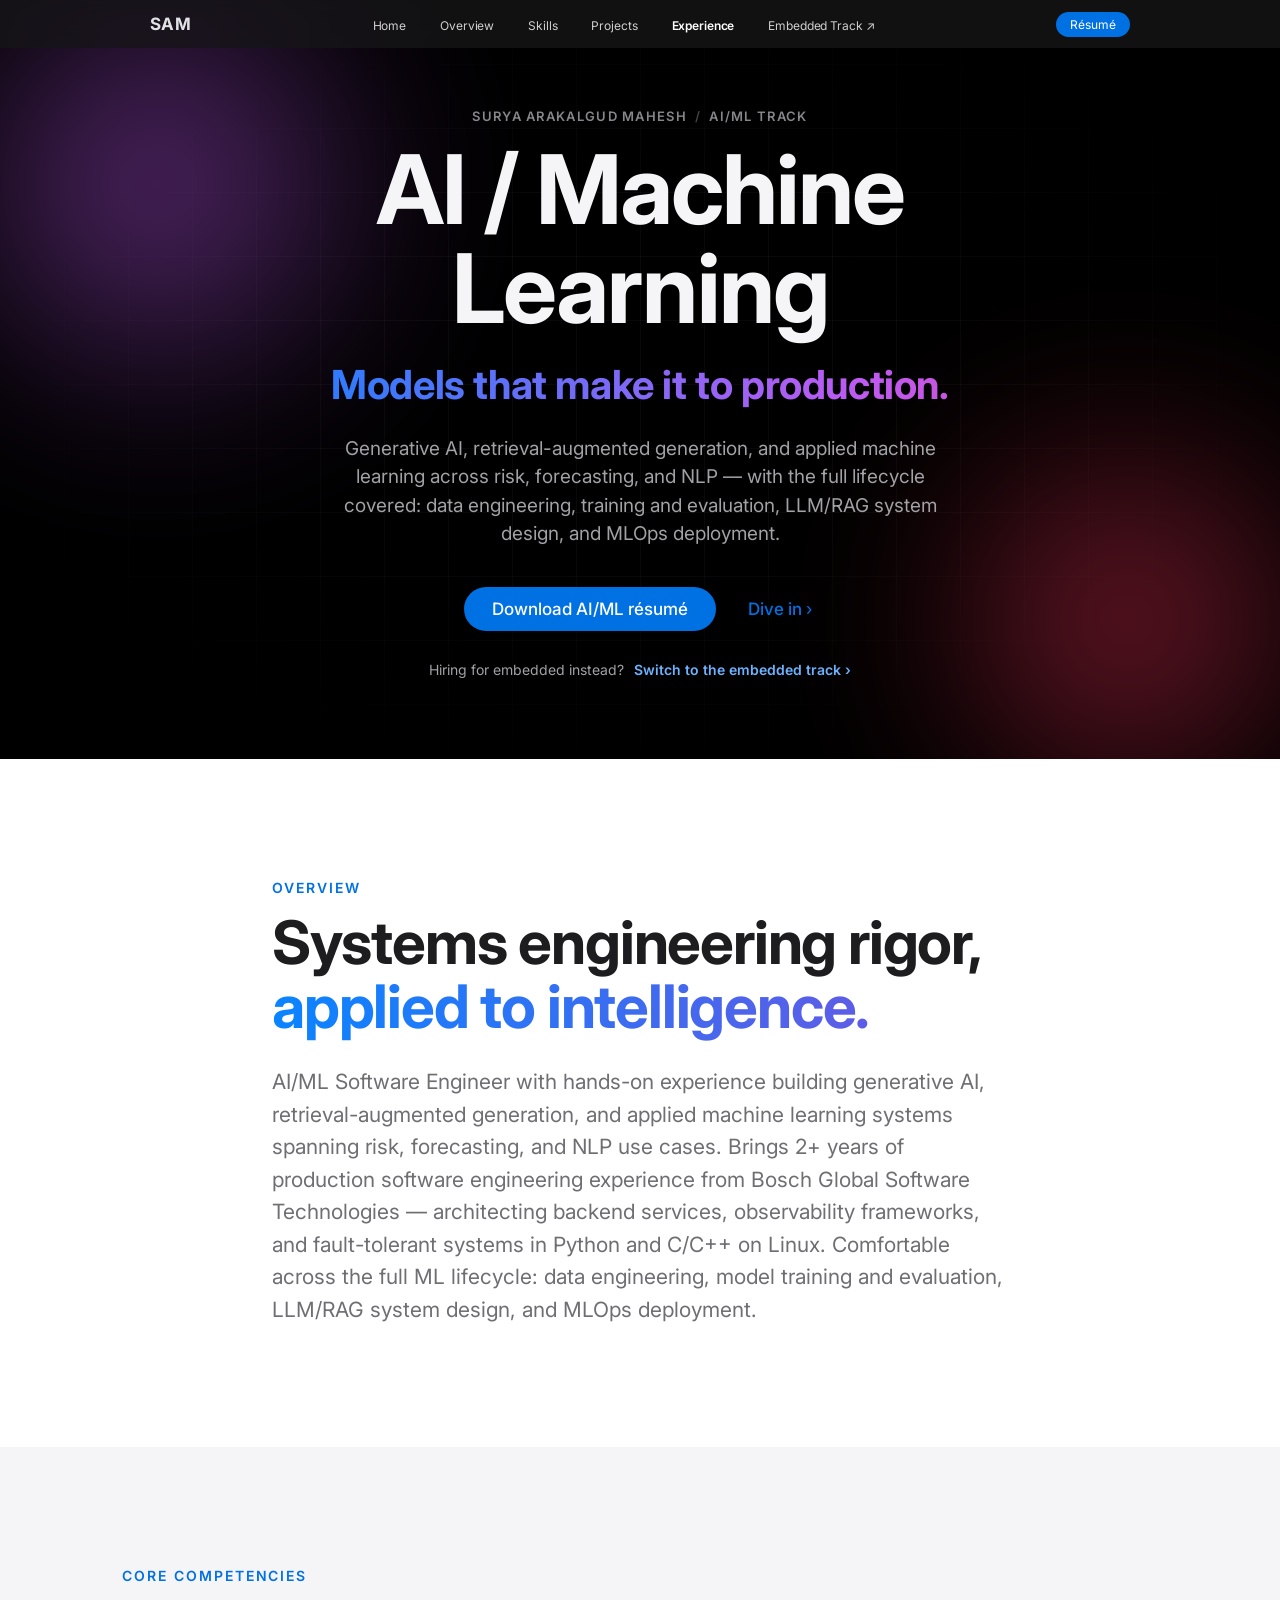
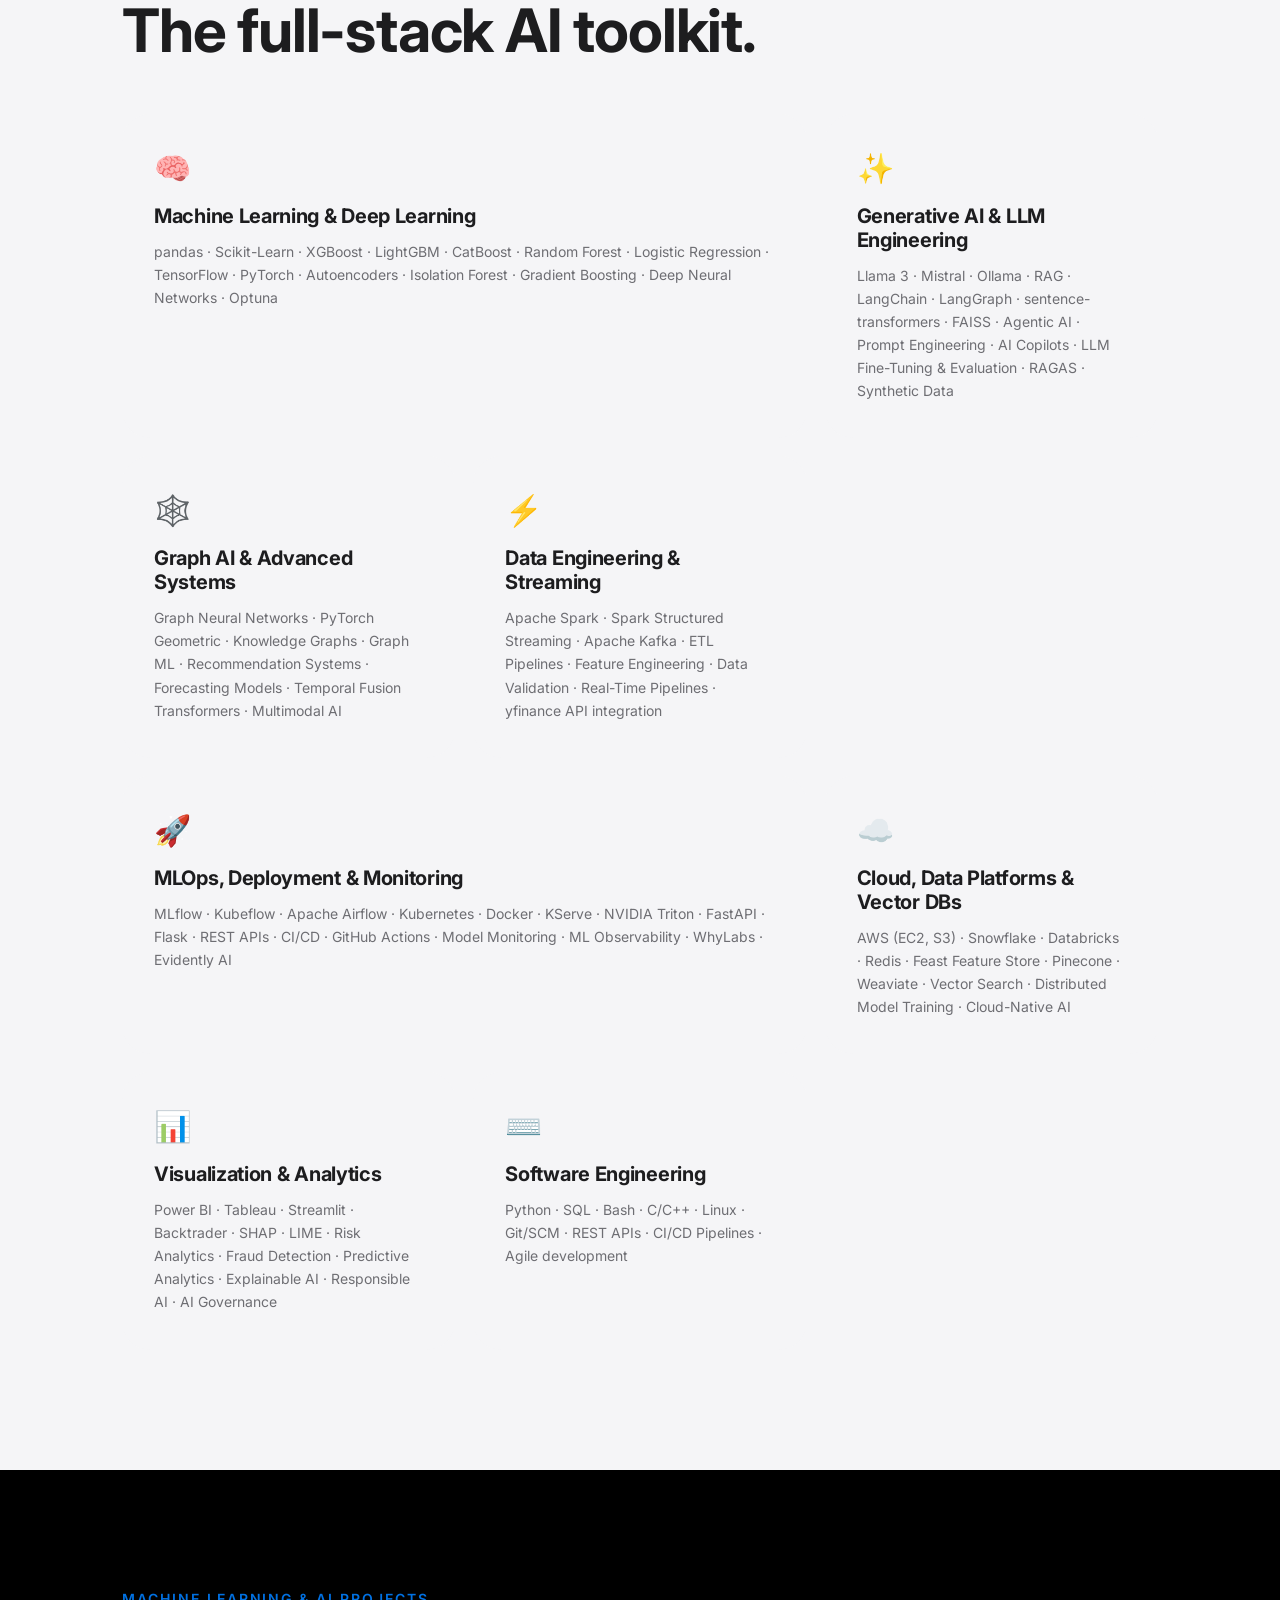
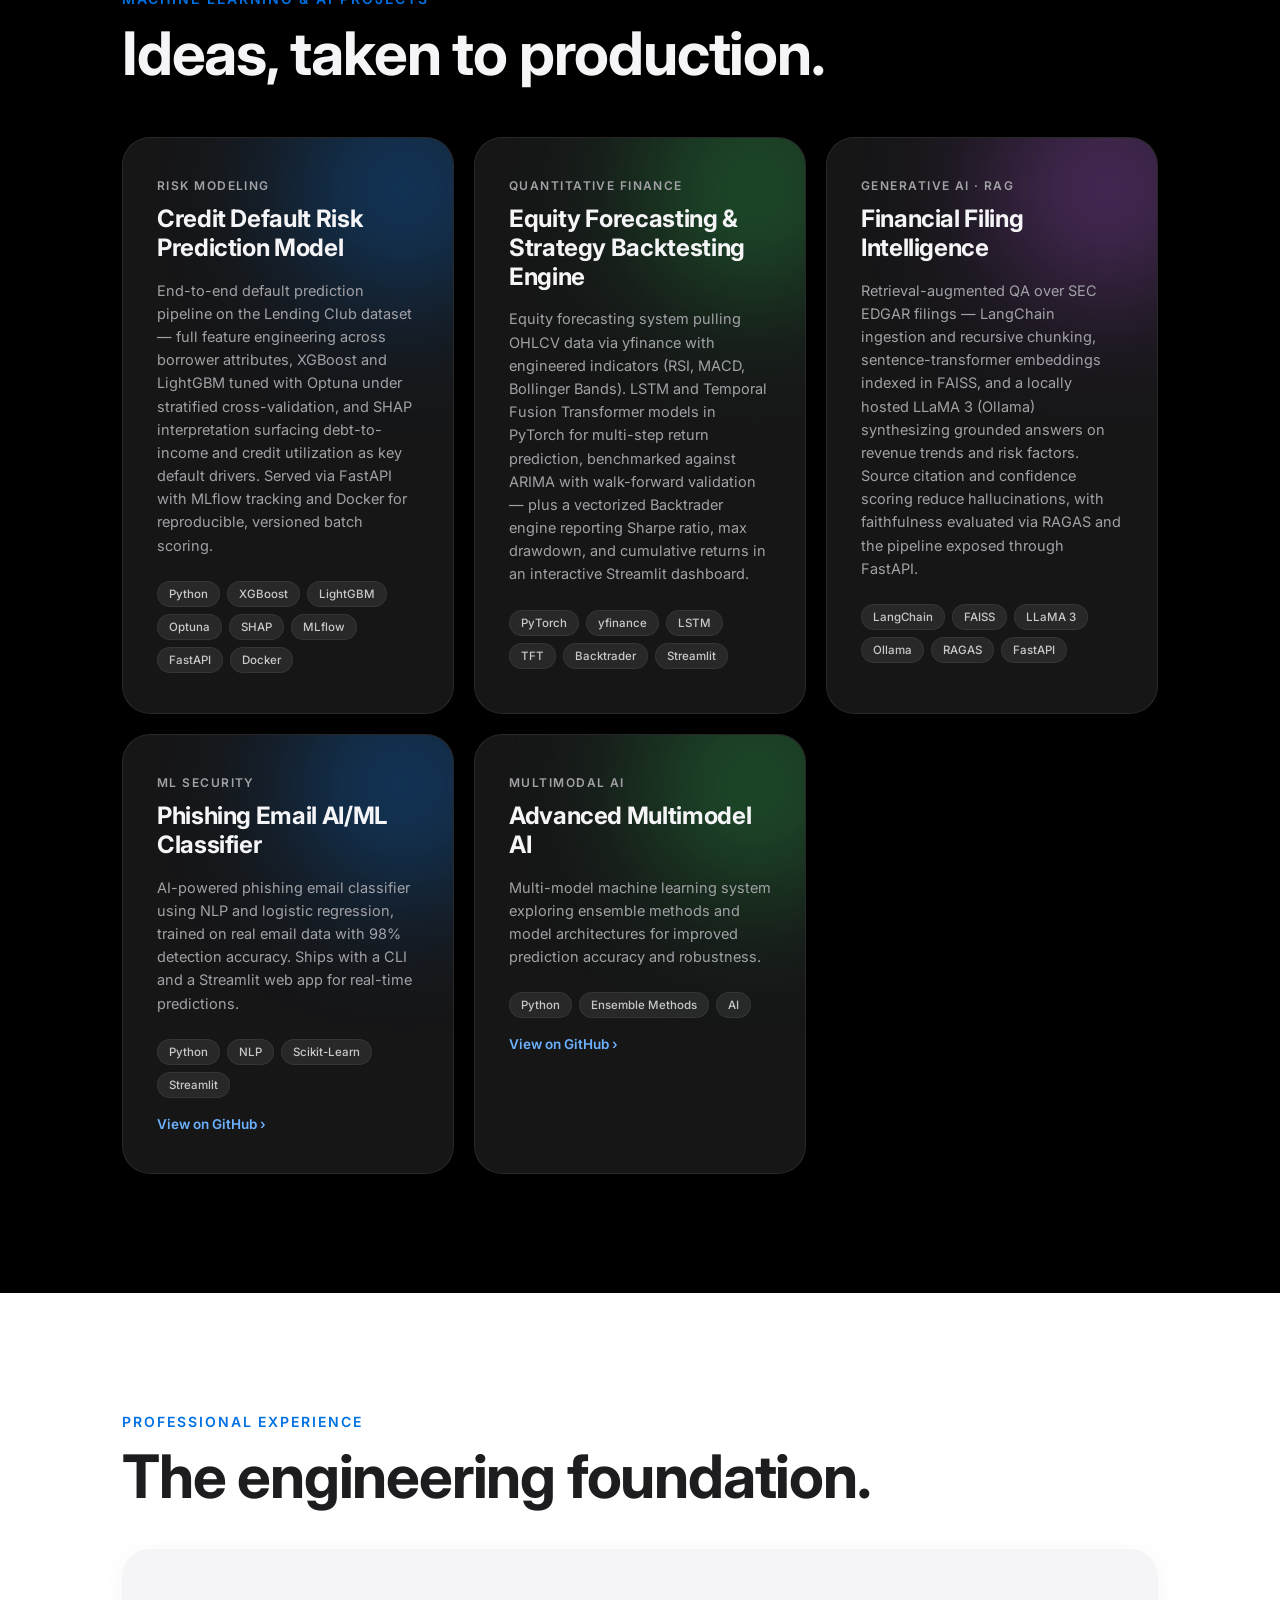
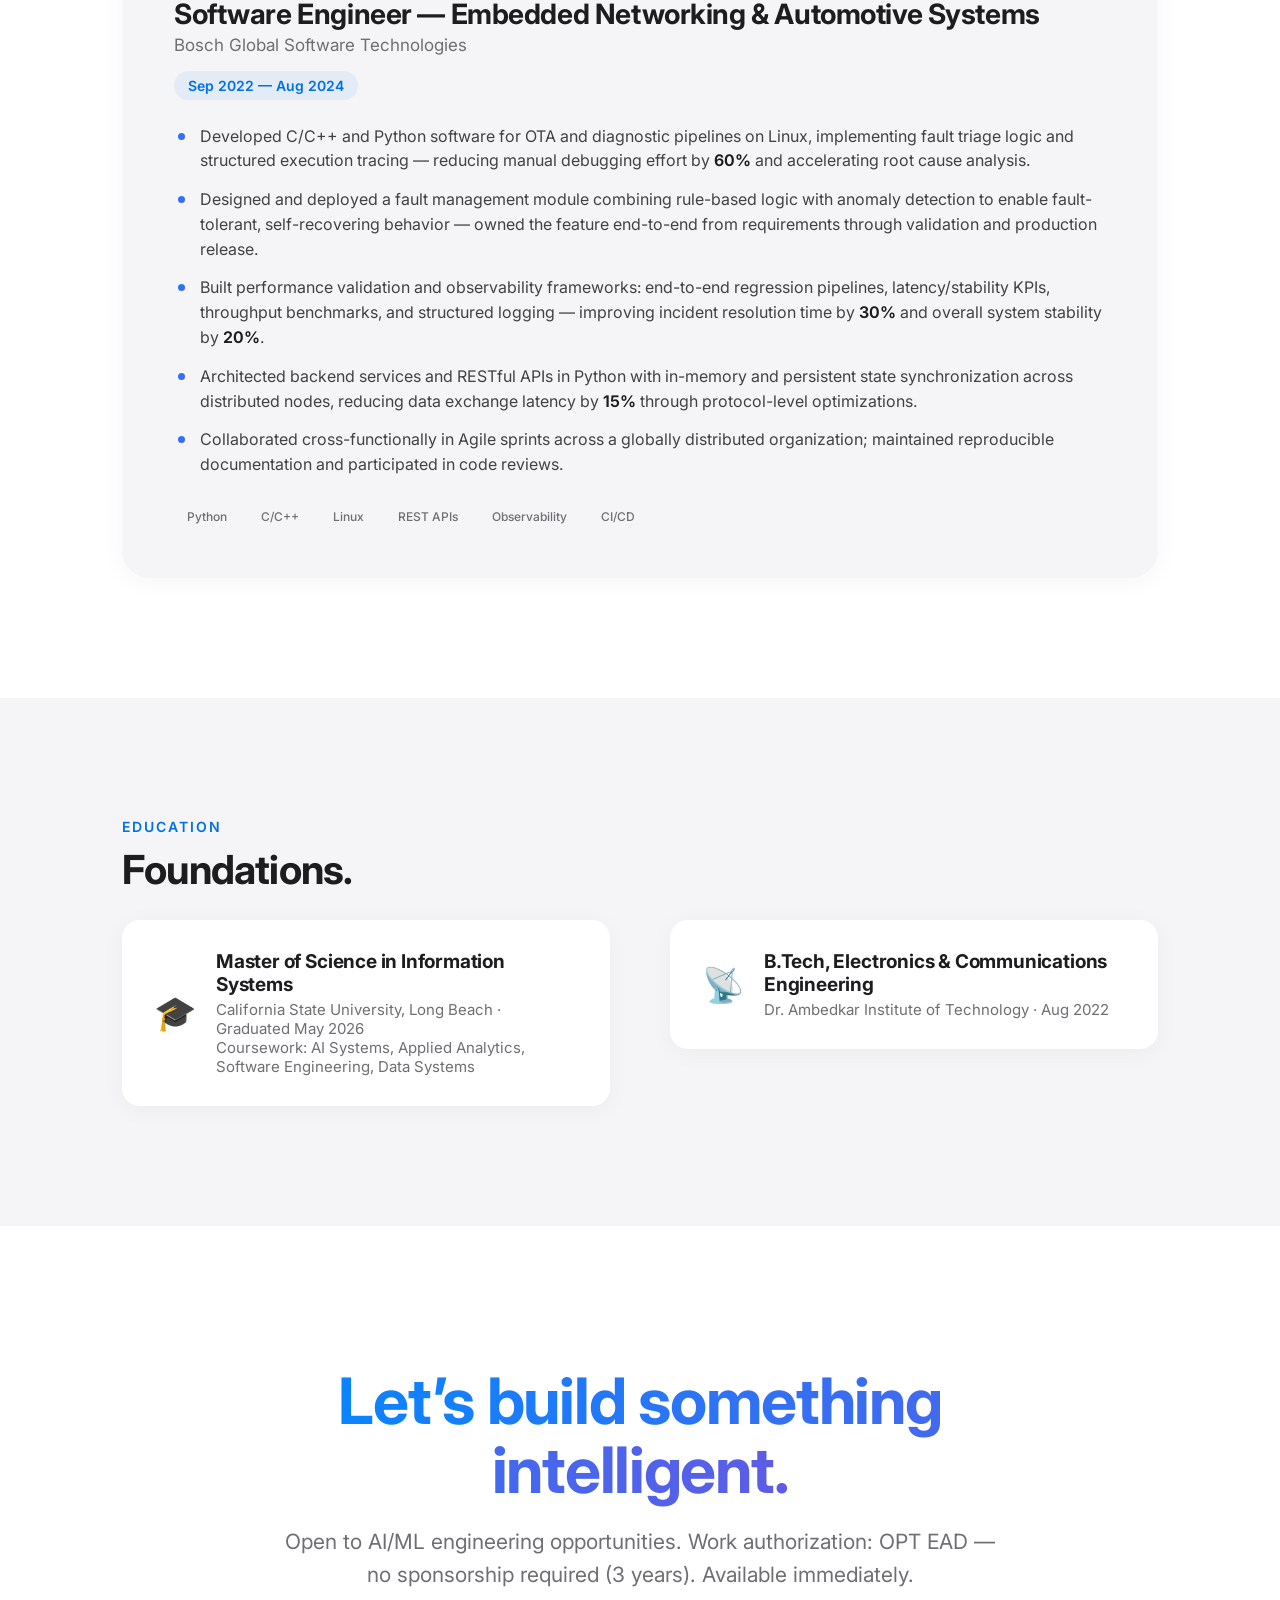
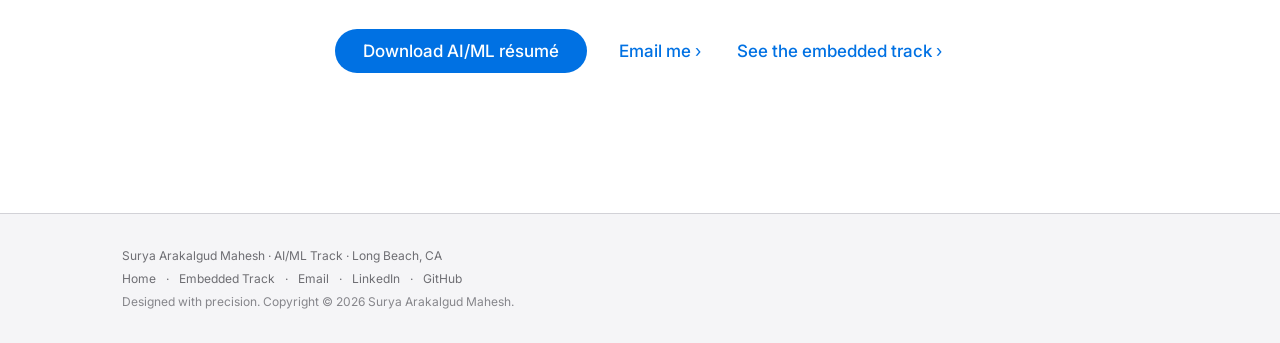
==== ai-ml.html @ 156ae6e9 "Add dual-track portfolio: embedded and AI/ML deep-dive pages Co-Authored-By: Claude Fable 5 <noreply" ====
<!DOCTYPE html>
<html lang="en">
<head>
  <meta charset="UTF-8" />
  <meta name="viewport" content="width=device-width, initial-scale=1.0" />
  <meta name="description" content="Surya Arakalgud Mahesh — AI/ML Software Engineer. LLM & Agentic AI systems, applied machine learning, and MLOps." />
  <title>AI/ML Track — Surya Arakalgud Mahesh</title>
  <link rel="preconnect" href="https://fonts.googleapis.com" />
  <link rel="preconnect" href="https://fonts.gstatic.com" crossorigin />
  <link href="https://fonts.googleapis.com/css2?family=Inter:wght@400;500;600;700;800&display=swap" rel="stylesheet" />
  <link rel="stylesheet" href="styles.css" />
  <!-- Google tag (gtag.js) -->
  <script async src="https://www.googletagmanager.com/gtag/js?id=G-FGE25TF4GP"></script>
  <script>
    window.dataLayer = window.dataLayer || [];
    function gtag(){dataLayer.push(arguments);}
    gtag('js', new Date());
    gtag('config', 'G-FGE25TF4GP');
  </script>
</head>
<body>

  <div class="scroll-progress" id="scrollProgress" aria-hidden="true"></div>

  <nav class="globalnav" id="globalnav">
    <div class="globalnav-content">
      <a href="index.html" class="globalnav-logo">SAM</a>
      <ul class="globalnav-list">
        <li><a href="index.html">Home</a></li>
        <li><a href="#overview">Overview</a></li>
        <li><a href="#skills">Skills</a></li>
        <li><a href="#projects">Projects</a></li>
        <li><a href="#experience">Experience</a></li>
        <li><a href="embedded.html">Embedded Track ↗</a></li>
      </ul>
      <a href="Surya_Resume_AIML_SoftwareEngineer.docx" download class="globalnav-cta">R&eacute;sum&eacute;</a>
      <button class="globalnav-menu" id="menuToggle" aria-label="Open menu">
        <span></span><span></span>
      </button>
    </div>
    <div class="mobile-menu" id="mobileMenu">
      <a href="index.html">Home</a>
      <a href="#overview">Overview</a>
      <a href="#skills">Skills</a>
      <a href="#projects">Projects</a>
      <a href="#experience">Experience</a>
      <a href="embedded.html">Embedded Track ↗</a>
      <a href="Surya_Resume_AIML_SoftwareEngineer.docx" download>Download r&eacute;sum&eacute;</a>
    </div>
  </nav>

  <!-- ===== Hero ===== -->
  <header class="hero hero-track" id="top">
    <div class="hero-bg" aria-hidden="true">
      <div class="orb orb-1" style="background: radial-gradient(circle, #bf5af2 0%, transparent 70%);"></div>
      <div class="orb orb-2" style="background: radial-gradient(circle, #ff375f 0%, transparent 70%);"></div>
      <div class="grid-overlay"></div>
    </div>
    <div class="hero-content">
      <p class="breadcrumb"><a href="index.html">Surya Arakalgud Mahesh</a><span class="sep">/</span>AI/ML Track</p>
      <h1 class="hero-title">AI / Machine Learning</h1>
      <p class="hero-gradient">Models that make it to production.</p>
      <p class="hero-sub">
        Generative AI, retrieval-augmented generation, and applied machine learning across risk,
        forecasting, and NLP — with the full lifecycle covered: data engineering, training and
        evaluation, LLM/RAG system design, and MLOps deployment.
      </p>
      <div class="hero-actions">
        <a href="Surya_Resume_AIML_SoftwareEngineer.docx" download class="btn btn-primary">Download AI/ML r&eacute;sum&eacute;</a>
        <a href="#overview" class="btn btn-link">Dive in <span class="chevron">›</span></a>
      </div>
      <p class="track-switch">Hiring for embedded instead? <a href="embedded.html">Switch to the embedded track ›</a></p>
    </div>
  </header>

  <!-- ===== Overview ===== -->
  <section class="section section-light" id="overview">
    <div class="container narrow">
      <p class="section-eyebrow reveal">Overview</p>
      <h2 class="section-title reveal">Systems engineering rigor,<br /><span class="text-gradient-blue">applied to intelligence.</span></h2>
      <p class="section-lede reveal">
        AI/ML Software Engineer with hands-on experience building generative AI,
        retrieval-augmented generation, and applied machine learning systems spanning risk,
        forecasting, and NLP use cases. Brings 2+ years of production software engineering
        experience from Bosch Global Software Technologies — architecting backend services,
        observability frameworks, and fault-tolerant systems in Python and C/C++ on Linux.
        Comfortable across the full ML lifecycle: data engineering, model training and
        evaluation, LLM/RAG system design, and MLOps deployment.
      </p>
    </div>
  </section>

  <!-- ===== Skills ===== -->
  <section class="section section-gray" id="skills">
    <div class="container">
      <p class="section-eyebrow reveal">Core Competencies</p>
      <h2 class="section-title reveal">The full-stack AI toolkit.</h2>
      <div class="bento">
        <div class="bento-card bento-wide reveal">
          <span class="bento-icon">🧠</span>
          <h3>Machine Learning &amp; Deep Learning</h3>
          <p>pandas · Scikit-Learn · XGBoost · LightGBM · CatBoost · Random Forest · Logistic Regression · TensorFlow · PyTorch · Autoencoders · Isolation Forest · Gradient Boosting · Deep Neural Networks · Optuna</p>
        </div>
        <div class="bento-card reveal delay-1">
          <span class="bento-icon">✨</span>
          <h3>Generative AI &amp; LLM Engineering</h3>
          <p>Llama 3 · Mistral · Ollama · RAG · LangChain · LangGraph · sentence-transformers · FAISS · Agentic AI · Prompt Engineering · AI Copilots · LLM Fine-Tuning &amp; Evaluation · RAGAS · Synthetic Data</p>
        </div>
        <div class="bento-card reveal delay-2">
          <span class="bento-icon">🕸️</span>
          <h3>Graph AI &amp; Advanced Systems</h3>
          <p>Graph Neural Networks · PyTorch Geometric · Knowledge Graphs · Graph ML · Recommendation Systems · Forecasting Models · Temporal Fusion Transformers · Multimodal AI</p>
        </div>
        <div class="bento-card reveal">
          <span class="bento-icon">⚡</span>
          <h3>Data Engineering &amp; Streaming</h3>
          <p>Apache Spark · Spark Structured Streaming · Apache Kafka · ETL Pipelines · Feature Engineering · Data Validation · Real-Time Pipelines · yfinance API integration</p>
        </div>
        <div class="bento-card bento-wide reveal delay-1">
          <span class="bento-icon">🚀</span>
          <h3>MLOps, Deployment &amp; Monitoring</h3>
          <p>MLflow · Kubeflow · Apache Airflow · Kubernetes · Docker · KServe · NVIDIA Triton · FastAPI · Flask · REST APIs · CI/CD · GitHub Actions · Model Monitoring · ML Observability · WhyLabs · Evidently AI</p>
        </div>
        <div class="bento-card reveal delay-2">
          <span class="bento-icon">☁️</span>
          <h3>Cloud, Data Platforms &amp; Vector DBs</h3>
          <p>AWS (EC2, S3) · Snowflake · Databricks · Redis · Feast Feature Store · Pinecone · Weaviate · Vector Search · Distributed Model Training · Cloud-Native AI</p>
        </div>
        <div class="bento-card reveal">
          <span class="bento-icon">📊</span>
          <h3>Visualization &amp; Analytics</h3>
          <p>Power BI · Tableau · Streamlit · Backtrader · SHAP · LIME · Risk Analytics · Fraud Detection · Predictive Analytics · Explainable AI · Responsible AI · AI Governance</p>
        </div>
        <div class="bento-card reveal delay-1">
          <span class="bento-icon">⌨️</span>
          <h3>Software Engineering</h3>
          <p>Python · SQL · Bash · C/C++ · Linux · Git/SCM · REST APIs · CI/CD Pipelines · Agile development</p>
        </div>
      </div>
    </div>
  </section>

  <!-- ===== Projects ===== -->
  <section class="section section-dark" id="projects">
    <div class="container">
      <p class="section-eyebrow reveal">Machine Learning &amp; AI Projects</p>
      <h2 class="section-title on-dark reveal">Ideas, taken to production.</h2>
      <div class="project-grid">

        <article class="project-card reveal">
          <div class="project-glow glow-blue" aria-hidden="true"></div>
          <p class="project-kicker">Risk Modeling</p>
          <h3>Credit Default Risk Prediction Model</h3>
          <p class="project-desc">
            End-to-end default prediction pipeline on the Lending Club dataset — full feature
            engineering across borrower attributes, XGBoost and LightGBM tuned with Optuna under
            stratified cross-validation, and SHAP interpretation surfacing debt-to-income and
            credit utilization as key default drivers. Served via FastAPI with MLflow tracking
            and Docker for reproducible, versioned batch scoring.
          </p>
          <div class="project-tags">
            <span>Python</span><span>XGBoost</span><span>LightGBM</span><span>Optuna</span><span>SHAP</span><span>MLflow</span><span>FastAPI</span><span>Docker</span>
          </div>
        </article>

        <article class="project-card reveal delay-1">
          <div class="project-glow glow-green" aria-hidden="true"></div>
          <p class="project-kicker">Quantitative Finance</p>
          <h3>Equity Forecasting &amp; Strategy Backtesting Engine</h3>
          <p class="project-desc">
            Equity forecasting system pulling OHLCV data via yfinance with engineered indicators
            (RSI, MACD, Bollinger Bands). LSTM and Temporal Fusion Transformer models in PyTorch
            for multi-step return prediction, benchmarked against ARIMA with walk-forward
            validation — plus a vectorized Backtrader engine reporting Sharpe ratio, max
            drawdown, and cumulative returns in an interactive Streamlit dashboard.
          </p>
          <div class="project-tags">
            <span>PyTorch</span><span>yfinance</span><span>LSTM</span><span>TFT</span><span>Backtrader</span><span>Streamlit</span>
          </div>
        </article>

        <article class="project-card reveal delay-2">
          <div class="project-glow glow-purple" aria-hidden="true"></div>
          <p class="project-kicker">Generative AI · RAG</p>
          <h3>Financial Filing Intelligence</h3>
          <p class="project-desc">
            Retrieval-augmented QA over SEC EDGAR filings — LangChain ingestion and recursive
            chunking, sentence-transformer embeddings indexed in FAISS, and a locally hosted
            LLaMA 3 (Ollama) synthesizing grounded answers on revenue trends and risk factors.
            Source citation and confidence scoring reduce hallucinations, with faithfulness
            evaluated via RAGAS and the pipeline exposed through FastAPI.
          </p>
          <div class="project-tags">
            <span>LangChain</span><span>FAISS</span><span>LLaMA 3</span><span>Ollama</span><span>RAGAS</span><span>FastAPI</span>
          </div>
        </article>

        <article class="project-card reveal">
          <div class="project-glow glow-blue" aria-hidden="true"></div>
          <p class="project-kicker">ML Security</p>
          <h3>Phishing Email AI/ML Classifier</h3>
          <p class="project-desc">
            AI-powered phishing email classifier using NLP and logistic regression, trained on
            real email data with 98% detection accuracy. Ships with a CLI and a Streamlit web
            app for real-time predictions.
          </p>
          <div class="project-tags">
            <span>Python</span><span>NLP</span><span>Scikit-Learn</span><span>Streamlit</span>
          </div>
          <a class="project-link" href="https://github.com/Arakalgudmaheshsurya/Phishing_Email-AI-ML-.git" target="_blank" rel="noopener">View on GitHub ›</a>
        </article>

        <article class="project-card reveal delay-1">
          <div class="project-glow glow-green" aria-hidden="true"></div>
          <p class="project-kicker">Multimodal AI</p>
          <h3>Advanced Multimodel AI</h3>
          <p class="project-desc">
            Multi-model machine learning system exploring ensemble methods and model
            architectures for improved prediction accuracy and robustness.
          </p>
          <div class="project-tags">
            <span>Python</span><span>Ensemble Methods</span><span>AI</span>
          </div>
          <a class="project-link" href="https://github.com/Arakalgudmaheshsurya/advanced-multimodel.git" target="_blank" rel="noopener">View on GitHub ›</a>
        </article>

      </div>
    </div>
  </section>

  <!-- ===== Experience ===== -->
  <section class="section section-light" id="experience">
    <div class="container">
      <p class="section-eyebrow reveal">Professional Experience</p>
      <h2 class="section-title reveal">The engineering foundation.</h2>

      <article class="xp-card reveal" style="background: var(--bg-gray);">
        <div class="xp-head">
          <div>
            <h3 class="xp-role">Software Engineer — Embedded Networking &amp; Automotive Systems</h3>
            <p class="xp-org">Bosch Global Software Technologies</p>
          </div>
          <span class="xp-date">Sep 2022 — Aug 2024</span>
        </div>
        <ul class="xp-list">
          <li>Developed C/C++ and Python software for OTA and diagnostic pipelines on Linux, implementing fault triage logic and structured execution tracing — reducing manual debugging effort by <strong>60%</strong> and accelerating root cause analysis.</li>
          <li>Designed and deployed a fault management module combining rule-based logic with anomaly detection to enable fault-tolerant, self-recovering behavior — owned the feature end-to-end from requirements through validation and production release.</li>
          <li>Built performance validation and observability frameworks: end-to-end regression pipelines, latency/stability KPIs, throughput benchmarks, and structured logging — improving incident resolution time by <strong>30%</strong> and overall system stability by <strong>20%</strong>.</li>
          <li>Architected backend services and RESTful APIs in Python with in-memory and persistent state synchronization across distributed nodes, reducing data exchange latency by <strong>15%</strong> through protocol-level optimizations.</li>
          <li>Collaborated cross-functionally in Agile sprints across a globally distributed organization; maintained reproducible documentation and participated in code reviews.</li>
        </ul>
        <div class="xp-tags">
          <span>Python</span><span>C/C++</span><span>Linux</span><span>REST APIs</span><span>Observability</span><span>CI/CD</span>
        </div>
      </article>
    </div>
  </section>

  <!-- ===== Education ===== -->
  <section class="section section-gray" id="education">
    <div class="container">
      <p class="section-eyebrow reveal">Education</p>
      <h2 class="section-title small reveal">Foundations.</h2>
      <div class="edu-grid">
        <div class="edu-col reveal">
          <div class="edu-card">
            <span class="edu-icon">🎓</span>
            <div>
              <h3>Master of Science in Information Systems</h3>
              <p>California State University, Long Beach · Graduated May 2026<br />Coursework: AI Systems, Applied Analytics, Software Engineering, Data Systems</p>
            </div>
          </div>
        </div>
        <div class="edu-col reveal delay-1">
          <div class="edu-card">
            <span class="edu-icon">📡</span>
            <div>
              <h3>B.Tech, Electronics &amp; Communications Engineering</h3>
              <p>Dr. Ambedkar Institute of Technology · Aug 2022</p>
            </div>
          </div>
        </div>
      </div>
    </div>
  </section>

  <!-- ===== Contact CTA ===== -->
  <section class="section section-light cta-section" id="contact">
    <div class="container narrow center">
      <h2 class="cta-title reveal"><span class="text-gradient-blue">Let&rsquo;s build something intelligent.</span></h2>
      <p class="section-lede reveal">Open to AI/ML engineering opportunities. Work authorization: OPT EAD — no sponsorship required (3 years). Available immediately.</p>
      <div class="hero-actions reveal">
        <a href="Surya_Resume_AIML_SoftwareEngineer.docx" download class="btn btn-primary">Download AI/ML r&eacute;sum&eacute;</a>
        <a href="mailto:suryaarakalgudmahesh@gmail.com" class="btn btn-link">Email me <span class="chevron">›</span></a>
        <a href="embedded.html" class="btn btn-link">See the embedded track <span class="chevron">›</span></a>
      </div>
    </div>
  </section>

  <!-- ===== Footer ===== -->
  <footer class="footer">
    <div class="container footer-content">
      <p>Surya Arakalgud Mahesh · AI/ML Track · Long Beach, CA</p>
      <div class="footer-links">
        <a href="index.html">Home</a>
        <span>·</span>
        <a href="embedded.html">Embedded Track</a>
        <span>·</span>
        <a href="mailto:suryaarakalgudmahesh@gmail.com">Email</a>
        <span>·</span>
        <a href="https://www.linkedin.com/in/surya-am/" target="_blank" rel="noopener">LinkedIn</a>
        <span>·</span>
        <a href="https://github.com/Arakalgudmaheshsurya" target="_blank" rel="noopener">GitHub</a>
      </div>
      <p class="footer-fine">Designed with precision. Copyright &copy; 2026 Surya Arakalgud Mahesh.</p>
    </div>
  </footer>

  <button class="back-to-top" id="backToTop" aria-label="Back to top">↑</button>

  <script src="script.js"></script>
</body>
</html>
---- styles.css ----
/* ============================================================
   Apple-inspired resume site — Surya Arakalgud Mahesh
   ============================================================ */

:root {
  --bg-light: #ffffff;
  --bg-gray: #f5f5f7;
  --bg-dark: #000000;
  --text-primary: #1d1d1f;
  --text-secondary: #6e6e73;
  --text-on-dark: #f5f5f7;
  --text-on-dark-sub: #a1a1a6;
  --accent: #0071e3;
  --accent-hover: #0077ed;
  --nav-height: 48px;
  --radius-lg: 28px;
  --radius-md: 18px;
  --font-stack: -apple-system, BlinkMacSystemFont, "SF Pro Display", "SF Pro Text",
    "Inter", "Helvetica Neue", Helvetica, Arial, sans-serif;
}

* { margin: 0; padding: 0; box-sizing: border-box; }

/* ============ Scroll progress bar ============ */
.scroll-progress {
  position: fixed;
  top: 0; left: 0;
  height: 3px;
  width: 0%;
  background: linear-gradient(90deg, #0a84ff, #bf5af2, #ff375f);
  z-index: 2000;
  transition: width 0.1s linear;
}

html { scroll-behavior: smooth; scroll-padding-top: calc(var(--nav-height) + 12px); }

body {
  font-family: var(--font-stack);
  color: var(--text-primary);
  background: var(--bg-light);
  -webkit-font-smoothing: antialiased;
  text-rendering: optimizeLegibility;
  overflow-x: hidden;
}

a { color: var(--accent); text-decoration: none; }
a:hover { text-decoration: underline; }

.container { max-width: 1080px; margin: 0 auto; padding: 0 22px; }
.container.narrow { max-width: 780px; }
.center { text-align: center; }

/* ============ Global Nav ============ */
.globalnav {
  position: fixed;
  top: 0; left: 0; right: 0;
  z-index: 1000;
  background: rgba(22, 22, 23, 0.8);
  -webkit-backdrop-filter: saturate(180%) blur(20px);
  backdrop-filter: saturate(180%) blur(20px);
  transition: background 0.4s ease;
}

.globalnav-content {
  max-width: 1024px;
  margin: 0 auto;
  height: var(--nav-height);
  display: flex;
  align-items: center;
  justify-content: space-between;
  padding: 0 22px;
}

.globalnav-logo {
  font-size: 17px;
  font-weight: 700;
  letter-spacing: 0.02em;
  color: #f5f5f7;
  opacity: 0.92;
}
.globalnav-logo:hover { text-decoration: none; opacity: 1; }

.globalnav-list {
  display: flex;
  list-style: none;
  gap: 34px;
}

.globalnav-list a {
  font-size: 12px;
  font-weight: 400;
  letter-spacing: -0.01em;
  color: rgba(255, 255, 255, 0.8);
  transition: color 0.25s ease;
}
.globalnav-list a:hover { color: #fff; text-decoration: none; }
.globalnav-list a.active {
  color: #fff;
  font-weight: 600;
}

.globalnav-cta {
  font-size: 12px;
  color: #fff;
  background: var(--accent);
  padding: 5px 14px;
  border-radius: 980px;
  transition: background 0.25s ease;
}
.globalnav-cta:hover { background: var(--accent-hover); text-decoration: none; }

.globalnav-menu {
  display: none;
  flex-direction: column;
  gap: 5px;
  background: none;
  border: none;
  cursor: pointer;
  padding: 8px;
}
.globalnav-menu span {
  display: block;
  width: 18px;
  height: 1.5px;
  background: #f5f5f7;
  transition: transform 0.3s ease;
}

.mobile-menu {
  display: none;
  flex-direction: column;
  padding: 12px 28px 24px;
  gap: 16px;
  background: rgba(22, 22, 23, 0.96);
}
.mobile-menu a { color: #f5f5f7; font-size: 15px; }
.mobile-menu.open { display: flex; }

/* ============ Hero ============ */
.hero {
  position: relative;
  min-height: 100vh;
  display: flex;
  align-items: center;
  justify-content: center;
  text-align: center;
  background: #000;
  overflow: hidden;
  padding: calc(var(--nav-height) + 60px) 22px 80px;
}

.hero-bg { position: absolute; inset: 0; }

.orb {
  position: absolute;
  border-radius: 50%;
  filter: blur(90px);
  opacity: 0.55;
  animation: drift 18s ease-in-out infinite alternate;
}
.orb-1 { width: 520px; height: 520px; top: -10%; left: -8%;
  background: radial-gradient(circle, #0a84ff 0%, transparent 70%); }
.orb-2 { width: 460px; height: 460px; bottom: -12%; right: -6%;
  background: radial-gradient(circle, #bf5af2 0%, transparent 70%);
  animation-delay: -6s; }
.orb-3 { width: 380px; height: 380px; top: 40%; left: 55%;
  background: radial-gradient(circle, #30d158 0%, transparent 70%);
  opacity: 0.25; animation-delay: -12s; }

@keyframes drift {
  0%   { transform: translate(0, 0) scale(1); }
  100% { transform: translate(60px, -40px) scale(1.15); }
}

.grid-overlay {
  position: absolute; inset: 0;
  background-image:
    linear-gradient(rgba(255,255,255,0.035) 1px, transparent 1px),
    linear-gradient(90deg, rgba(255,255,255,0.035) 1px, transparent 1px);
  background-size: 64px 64px;
  mask-image: radial-gradient(ellipse at center, black 30%, transparent 75%);
  -webkit-mask-image: radial-gradient(ellipse at center, black 30%, transparent 75%);
}

.hero-content { position: relative; z-index: 2; max-width: 900px; }

.hero-eyebrow {
  font-size: 17px;
  font-weight: 600;
  letter-spacing: 0.14em;
  text-transform: uppercase;
  color: #86868b;
  margin-bottom: 18px;
}

.hero-title {
  font-size: clamp(48px, 9vw, 96px);
  font-weight: 700;
  line-height: 1.03;
  letter-spacing: -0.02em;
  color: #f5f5f7;
}

.hero-gradient {
  margin-top: 22px;
  font-size: clamp(24px, 4vw, 40px);
  font-weight: 700;
  letter-spacing: -0.01em;
  background: linear-gradient(92deg, #0a84ff, #bf5af2, #ff375f, #ff9f0a, #0a84ff);
  background-size: 300% 100%;
  -webkit-background-clip: text;
  background-clip: text;
  -webkit-text-fill-color: transparent;
  color: transparent;
  animation: gradient-shift 8s ease-in-out infinite;
}

@keyframes gradient-shift {
  0%, 100% { background-position: 0% 50%; }
  50%      { background-position: 100% 50%; }
}

.hero-sub {
  margin: 26px auto 0;
  max-width: 620px;
  font-size: 19px;
  line-height: 1.5;
  color: #a1a1a6;
}

.hero-actions {
  margin-top: 38px;
  display: flex;
  align-items: center;
  justify-content: center;
  gap: 28px;
  flex-wrap: wrap;
}

.btn {
  display: inline-block;
  font-size: 17px;
  font-weight: 500;
  border-radius: 980px;
  transition: all 0.25s ease;
}
.btn-primary {
  background: var(--accent);
  color: #fff;
  padding: 12px 28px;
}
.btn-primary:hover {
  background: var(--accent-hover);
  text-decoration: none;
  transform: scale(1.03);
}
.btn-link { color: var(--accent); padding: 12px 4px; }
.btn-link:hover { text-decoration: underline; }
.chevron { font-weight: 400; }

.hero-scroll-hint {
  position: absolute;
  bottom: 28px; left: 50%;
  transform: translateX(-50%);
  width: 26px; height: 42px;
  border: 1.5px solid rgba(255,255,255,0.3);
  border-radius: 14px;
  z-index: 2;
}
.scroll-dot {
  width: 4px; height: 8px;
  background: rgba(255,255,255,0.6);
  border-radius: 2px;
  margin: 7px auto 0;
  animation: scrollhint 2s ease-in-out infinite;
}
@keyframes scrollhint {
  0%, 100% { transform: translateY(0); opacity: 1; }
  60%      { transform: translateY(12px); opacity: 0.2; }
}

/* ============ Sections ============ */
.section { padding: 120px 0; }
.section-light { background: var(--bg-light); }
.section-gray  { background: var(--bg-gray); }
.section-dark  { background: var(--bg-dark); }

.section-eyebrow {
  font-size: 14px;
  font-weight: 600;
  letter-spacing: 0.14em;
  text-transform: uppercase;
  color: var(--accent);
  margin-bottom: 14px;
}

.section-title {
  font-size: clamp(36px, 5.5vw, 60px);
  font-weight: 700;
  letter-spacing: -0.02em;
  line-height: 1.07;
  margin-bottom: 28px;
}
.section-title.small { font-size: clamp(28px, 4vw, 40px); }
.section-title.on-dark { color: var(--text-on-dark); }

.section-lede {
  font-size: 21px;
  line-height: 1.55;
  color: var(--text-secondary);
  font-weight: 400;
}

.text-gradient-blue {
  background: linear-gradient(92deg, #0a84ff, #5e5ce6);
  -webkit-background-clip: text;
  background-clip: text;
  -webkit-text-fill-color: transparent;
  color: transparent;
}
.text-gradient-warm {
  background: linear-gradient(92deg, #ff9f0a, #ff375f);
  -webkit-background-clip: text;
  background-clip: text;
  -webkit-text-fill-color: transparent;
  color: transparent;
}

/* ============ Stats ============ */
.stats-grid {
  margin-top: 60px;
  display: grid;
  grid-template-columns: repeat(4, 1fr);
  gap: 40px;
}

.stat { text-align: center; }

.stat-value {
  display: block;
  font-size: clamp(48px, 6vw, 72px);
  font-weight: 700;
  letter-spacing: -0.02em;
  line-height: 1;
}

.stat-label {
  display: block;
  margin-top: 14px;
  font-size: 15px;
  line-height: 1.45;
  color: var(--text-on-dark-sub);
  max-width: 200px;
  margin-left: auto;
  margin-right: auto;
}

/* ============ Experience ============ */
.xp-card {
  background: #fff;
  border-radius: var(--radius-lg);
  padding: 48px 52px;
  margin-top: 40px;
  box-shadow: 0 4px 24px rgba(0, 0, 0, 0.04);
  transition: transform 0.35s ease, box-shadow 0.35s ease;
}
.xp-card:hover {
  transform: translateY(-4px);
  box-shadow: 0 16px 44px rgba(0, 0, 0, 0.09);
}

.xp-head {
  display: flex;
  justify-content: space-between;
  align-items: baseline;
  gap: 16px;
  flex-wrap: wrap;
  margin-bottom: 24px;
}

.xp-role { font-size: 28px; font-weight: 700; letter-spacing: -0.015em; }
.xp-org  { font-size: 17px; color: var(--text-secondary); margin-top: 4px; }
.xp-date {
  font-size: 14px;
  font-weight: 600;
  color: var(--accent);
  background: rgba(0, 113, 227, 0.08);
  padding: 6px 14px;
  border-radius: 980px;
  white-space: nowrap;
}

.xp-list { list-style: none; }
.xp-list li {
  position: relative;
  padding-left: 26px;
  margin-bottom: 14px;
  font-size: 16px;
  line-height: 1.55;
  color: #424245;
}
.xp-list li::before {
  content: "";
  position: absolute;
  left: 4px; top: 9px;
  width: 7px; height: 7px;
  border-radius: 50%;
  background: linear-gradient(135deg, #0a84ff, #5e5ce6);
}
.xp-list strong { color: var(--text-primary); font-weight: 650; }

.xp-tags {
  margin-top: 26px;
  display: flex;
  flex-wrap: wrap;
  gap: 8px;
}
.xp-tags span {
  font-size: 12px;
  font-weight: 500;
  color: var(--text-secondary);
  background: var(--bg-gray);
  padding: 6px 13px;
  border-radius: 980px;
}

/* ============ Bento (skills) ============ */
.bento {
  margin-top: 52px;
  display: grid;
  grid-template-columns: repeat(3, 1fr);
  gap: 18px;
}

.bento-card {
  background: var(--bg-gray);
  border-radius: var(--radius-lg);
  padding: 36px 32px;
  transition: transform 0.35s ease, box-shadow 0.35s ease, background 0.35s ease;
}
.bento-card:hover {
  transform: translateY(-5px) scale(1.01);
  background: #fff;
  box-shadow: 0 18px 48px rgba(0, 0, 0, 0.10);
}
.bento-wide { grid-column: span 2; }

.bento-icon { font-size: 30px; display: block; margin-bottom: 18px; }

.bento-card h3 {
  font-size: 20px;
  font-weight: 700;
  letter-spacing: -0.015em;
  margin-bottom: 12px;
}

.bento-card p {
  font-size: 14px;
  line-height: 1.65;
  color: var(--text-secondary);
}

/* ============ Projects ============ */
.project-grid {
  margin-top: 52px;
  display: grid;
  grid-template-columns: repeat(3, 1fr);
  gap: 20px;
}

.project-card {
  position: relative;
  background: #161617;
  border: 1px solid rgba(255, 255, 255, 0.08);
  border-radius: var(--radius-lg);
  padding: 40px 34px;
  overflow: hidden;
  transition: transform 0.35s ease, border-color 0.35s ease;
}
.project-card:hover {
  transform: translateY(-6px);
  border-color: rgba(255, 255, 255, 0.2);
}

.project-glow {
  position: absolute;
  top: -60px; right: -60px;
  width: 220px; height: 220px;
  border-radius: 50%;
  filter: blur(70px);
  opacity: 0.35;
  transition: opacity 0.35s ease;
}
.project-card:hover .project-glow { opacity: 0.6; }
.glow-blue   { background: #0a84ff; }
.glow-green  { background: #30d158; }
.glow-purple { background: #bf5af2; }

.project-kicker {
  position: relative;
  font-size: 12px;
  font-weight: 600;
  letter-spacing: 0.12em;
  text-transform: uppercase;
  color: var(--text-on-dark-sub);
  margin-bottom: 12px;
}

.project-card h3 {
  position: relative;
  font-size: 24px;
  font-weight: 700;
  letter-spacing: -0.015em;
  color: var(--text-on-dark);
  margin-bottom: 16px;
  line-height: 1.2;
}

.project-desc {
  position: relative;
  font-size: 14.5px;
  line-height: 1.6;
  color: var(--text-on-dark-sub);
}

.project-tags {
  position: relative;
  margin-top: 24px;
  display: flex;
  flex-wrap: wrap;
  gap: 7px;
}
.project-tags span {
  font-size: 11.5px;
  font-weight: 500;
  color: rgba(255, 255, 255, 0.75);
  background: rgba(255, 255, 255, 0.08);
  border: 1px solid rgba(255, 255, 255, 0.06);
  padding: 5px 11px;
  border-radius: 980px;
}

/* ============ Publications ============ */
.pub-grid {
  margin-top: 52px;
  display: grid;
  grid-template-columns: repeat(2, 1fr);
  gap: 20px;
}

.pub-card {
  position: relative;
  background: var(--bg-gray);
  border: 1px solid transparent;
  border-radius: var(--radius-lg);
  padding: 34px 32px;
  overflow: hidden;
  transition: transform 0.35s ease, box-shadow 0.35s ease, background 0.35s ease,
              border-color 0.35s ease;
}
.pub-card:hover {
  transform: translateY(-5px);
  background: #fff;
  border-color: rgba(0, 113, 227, 0.25);
  box-shadow: 0 18px 48px rgba(0, 0, 0, 0.10);
}

.pub-top {
  display: flex;
  justify-content: space-between;
  align-items: center;
  margin-bottom: 18px;
}

.pub-badge {
  font-size: 11px;
  font-weight: 700;
  letter-spacing: 0.08em;
  color: #fff;
  background: linear-gradient(135deg, #0a84ff, #5e5ce6);
  padding: 6px 12px;
  border-radius: 8px;
}

.pub-date {
  font-size: 13px;
  font-weight: 600;
  color: var(--text-secondary);
}

.pub-card h3 {
  font-size: 21px;
  font-weight: 700;
  letter-spacing: -0.015em;
  line-height: 1.25;
  margin-bottom: 12px;
}

.pub-meta {
  font-size: 13.5px;
  color: var(--text-secondary);
}

/* ============ Cursor spotlight on cards ============ */
.spotlight::after,
.bento-card::after,
.project-card::after {
  content: "";
  position: absolute;
  inset: 0;
  border-radius: inherit;
  background: radial-gradient(
    420px circle at var(--mx, 50%) var(--my, 50%),
    rgba(10, 132, 255, 0.10),
    transparent 65%
  );
  opacity: 0;
  transition: opacity 0.35s ease;
  pointer-events: none;
}
.project-card::after {
  background: radial-gradient(
    420px circle at var(--mx, 50%) var(--my, 50%),
    rgba(255, 255, 255, 0.08),
    transparent 65%
  );
}
.spotlight:hover::after,
.bento-card:hover::after,
.project-card:hover::after { opacity: 1; }

.bento-card, .pub-card { position: relative; }
.bento-card > *, .pub-card > * { position: relative; z-index: 1; }

/* 3D tilt (applied by JS) */
.project-card { transform-style: preserve-3d; will-change: transform; }

/* ============ Education / Certs ============ */
.edu-grid {
  display: grid;
  grid-template-columns: 1fr 1fr;
  gap: 60px;
}

.edu-card {
  display: flex;
  align-items: center;
  gap: 20px;
  background: #fff;
  border-radius: var(--radius-md);
  padding: 30px 32px;
  box-shadow: 0 4px 24px rgba(0, 0, 0, 0.04);
}
.edu-icon { font-size: 34px; }
.edu-card h3 { font-size: 19px; font-weight: 700; letter-spacing: -0.01em; }
.edu-card p { font-size: 15px; color: var(--text-secondary); margin-top: 4px; }

.cert-list { list-style: none; }
.cert-list li {
  display: flex;
  align-items: center;
  gap: 14px;
  background: #fff;
  border-radius: var(--radius-md);
  padding: 16px 22px;
  margin-bottom: 12px;
  font-size: 16px;
  box-shadow: 0 4px 24px rgba(0, 0, 0, 0.04);
  transition: transform 0.3s ease, box-shadow 0.3s ease;
}
.cert-list li:hover {
  transform: translateX(6px);
  box-shadow: 0 10px 32px rgba(0, 0, 0, 0.08);
}
.cert-list strong { display: block; font-weight: 600; font-size: 15.5px; letter-spacing: -0.01em; }
.cert-list small { display: block; margin-top: 3px; font-size: 12.5px; color: var(--text-secondary); }
.cert-badge {
  flex-shrink: 0;
  font-size: 11px;
  font-weight: 700;
  letter-spacing: 0.06em;
  color: #fff;
  background: linear-gradient(135deg, #1d1d1f, #48484a);
  padding: 6px 11px;
  border-radius: 8px;
}

/* ============ CTA / Footer ============ */
.cta-section { padding: 140px 0; }
.cta-title {
  font-size: clamp(38px, 6vw, 64px);
  font-weight: 700;
  letter-spacing: -0.02em;
  line-height: 1.08;
  margin-bottom: 22px;
}

.footer {
  background: var(--bg-gray);
  border-top: 1px solid #d2d2d7;
  padding: 34px 0;
}
.footer-content {
  font-size: 12px;
  color: var(--text-secondary);
  display: flex;
  flex-direction: column;
  gap: 8px;
}
.footer-links { display: flex; gap: 10px; }
.footer-links a { color: var(--text-secondary); }
.footer-links a:hover { color: var(--text-primary); }
.footer-fine { color: #86868b; }

/* ============ Back to top ============ */
.back-to-top {
  position: fixed;
  bottom: 26px; right: 26px;
  width: 46px; height: 46px;
  border: none;
  border-radius: 50%;
  background: rgba(29, 29, 31, 0.85);
  -webkit-backdrop-filter: blur(10px);
  backdrop-filter: blur(10px);
  color: #f5f5f7;
  font-size: 19px;
  cursor: pointer;
  opacity: 0;
  transform: translateY(16px);
  pointer-events: none;
  transition: opacity 0.35s ease, transform 0.35s ease, background 0.25s ease;
  z-index: 1500;
  box-shadow: 0 8px 24px rgba(0, 0, 0, 0.25);
}
.back-to-top.show {
  opacity: 1;
  transform: translateY(0);
  pointer-events: auto;
}
.back-to-top:hover { background: var(--accent); }

/* ============ Reveal animations ============ */
.reveal {
  opacity: 0;
  transform: translateY(28px);
  transition: opacity 0.9s cubic-bezier(0.22, 1, 0.36, 1),
              transform 0.9s cubic-bezier(0.22, 1, 0.36, 1);
}
.reveal.visible { opacity: 1; transform: translateY(0); }
.delay-1 { transition-delay: 0.1s; }
.delay-2 { transition-delay: 0.2s; }
.delay-3 { transition-delay: 0.3s; }
.delay-4 { transition-delay: 0.4s; }

@media (prefers-reduced-motion: reduce) {
  .reveal { opacity: 1; transform: none; transition: none; }
  .orb, .scroll-dot, .hero-gradient { animation: none; }
  html { scroll-behavior: auto; }
}

/* ============ Responsive ============ */
@media (max-width: 900px) {
  .stats-grid { grid-template-columns: repeat(2, 1fr); gap: 48px 24px; }
  .bento { grid-template-columns: repeat(2, 1fr); }
  .bento-wide { grid-column: span 2; }
  .project-grid { grid-template-columns: 1fr; }
  .pub-grid { grid-template-columns: 1fr; }
  .edu-grid { grid-template-columns: 1fr; gap: 48px; }
}

@media (max-width: 640px) {
  .globalnav-list, .globalnav-cta { display: none; }
  .globalnav-menu { display: flex; }
  .section { padding: 80px 0; }
  .stats-grid { grid-template-columns: 1fr 1fr; gap: 40px 16px; }
  .bento { grid-template-columns: 1fr; }
  .bento-wide { grid-column: span 1; }
  .xp-card { padding: 32px 24px; }
  .hero-sub { font-size: 17px; }
}

/* ============ Journey strip (embedded → AI/ML) ============ */
.journey {
  margin-top: 56px;
  display: grid;
  grid-template-columns: repeat(3, 1fr);
  gap: 18px;
}

.journey-step {
  position: relative;
  background: var(--bg-gray);
  border-radius: var(--radius-md);
  padding: 26px 26px 24px;
  transition: transform 0.35s ease, box-shadow 0.35s ease, background 0.35s ease;
}
.journey-step:hover {
  transform: translateY(-4px);
  background: #fff;
  box-shadow: 0 14px 40px rgba(0, 0, 0, 0.08);
}

.journey-era {
  font-size: 12px;
  font-weight: 600;
  letter-spacing: 0.1em;
  text-transform: uppercase;
  color: var(--accent);
  margin-bottom: 8px;
}
.journey-step h3 {
  font-size: 18px;
  font-weight: 700;
  letter-spacing: -0.01em;
  margin-bottom: 4px;
}
.journey-step p { font-size: 14px; line-height: 1.5; color: var(--text-secondary); }

@media (max-width: 900px) {
  .journey { grid-template-columns: 1fr; }
}

/* ============ Project source links ============ */
.project-link {
  position: relative;
  display: inline-block;
  margin-top: 18px;
  font-size: 13.5px;
  font-weight: 600;
  color: #6cb2ff;
}
.project-link:hover { color: #9cCDff; }

/* ============ Publication certificate links ============ */
.pub-link {
  display: inline-block;
  margin-top: 14px;
  font-size: 13.5px;
  font-weight: 600;
  color: var(--accent);
}

/* ============ Path chooser (two tracks) ============ */
.path-grid {
  margin-top: 56px;
  display: grid;
  grid-template-columns: 1fr 1fr;
  gap: 22px;
}

.path-card {
  position: relative;
  display: block;
  background: #161617;
  border: 1px solid rgba(255, 255, 255, 0.08);
  border-radius: var(--radius-lg);
  padding: 46px 40px;
  overflow: hidden;
  text-decoration: none;
  transition: transform 0.35s ease, border-color 0.35s ease;
}
.path-card:hover {
  transform: translateY(-6px);
  border-color: rgba(255, 255, 255, 0.22);
  text-decoration: none;
}

.path-icon { font-size: 40px; display: block; margin-bottom: 20px; position: relative; }

.path-kicker {
  position: relative;
  font-size: 12px;
  font-weight: 600;
  letter-spacing: 0.12em;
  text-transform: uppercase;
  color: var(--text-on-dark-sub);
  margin-bottom: 10px;
}

.path-card h3 {
  position: relative;
  font-size: 30px;
  font-weight: 700;
  letter-spacing: -0.015em;
  color: var(--text-on-dark);
  margin-bottom: 14px;
  line-height: 1.15;
}

.path-desc {
  position: relative;
  font-size: 15.5px;
  line-height: 1.6;
  color: var(--text-on-dark-sub);
  margin-bottom: 22px;
}

.path-points {
  position: relative;
  list-style: none;
  margin-bottom: 28px;
}
.path-points li {
  position: relative;
  padding-left: 22px;
  margin-bottom: 8px;
  font-size: 14px;
  color: rgba(255, 255, 255, 0.72);
}
.path-points li::before {
  content: "";
  position: absolute;
  left: 2px; top: 8px;
  width: 6px; height: 6px;
  border-radius: 50%;
}
.path-embedded .path-points li::before { background: #30d158; }
.path-aiml .path-points li::before { background: #bf5af2; }

.path-cta {
  position: relative;
  display: inline-block;
  font-size: 16px;
  font-weight: 600;
  color: #fff;
  padding: 11px 24px;
  border-radius: 980px;
  transition: transform 0.25s ease, filter 0.25s ease;
}
.path-embedded .path-cta { background: linear-gradient(135deg, #30d158, #0a84ff); }
.path-aiml .path-cta { background: linear-gradient(135deg, #bf5af2, #ff375f); }
.path-card:hover .path-cta { transform: scale(1.04); filter: brightness(1.1); }

.path-card::after {
  content: "";
  position: absolute;
  inset: 0;
  border-radius: inherit;
  background: radial-gradient(
    460px circle at var(--mx, 50%) var(--my, 50%),
    rgba(255, 255, 255, 0.08),
    transparent 65%
  );
  opacity: 0;
  transition: opacity 0.35s ease;
  pointer-events: none;
}
.path-card:hover::after { opacity: 1; }

.path-glow {
  position: absolute;
  top: -70px; right: -70px;
  width: 260px; height: 260px;
  border-radius: 50%;
  filter: blur(80px);
  opacity: 0.3;
  transition: opacity 0.35s ease;
}
.path-card:hover .path-glow { opacity: 0.55; }
.path-embedded .path-glow { background: #30d158; }
.path-aiml .path-glow { background: #bf5af2; }

@media (max-width: 900px) {
  .path-grid { grid-template-columns: 1fr; }
}

/* ============ Track pages (embedded.html / ai-ml.html) ============ */
.hero.hero-track { min-height: 72vh; }

.track-switch {
  margin-top: 30px;
  display: inline-flex;
  align-items: center;
  gap: 10px;
  font-size: 14px;
  color: var(--text-on-dark-sub);
}
.track-switch a { color: #6cb2ff; font-weight: 600; }

.breadcrumb {
  font-size: 13px;
  font-weight: 600;
  letter-spacing: 0.1em;
  text-transform: uppercase;
  color: #86868b;
  margin-bottom: 16px;
}
.breadcrumb a { color: #86868b; }
.breadcrumb a:hover { color: #f5f5f7; text-decoration: none; }
.breadcrumb .sep { margin: 0 8px; opacity: 0.5; }
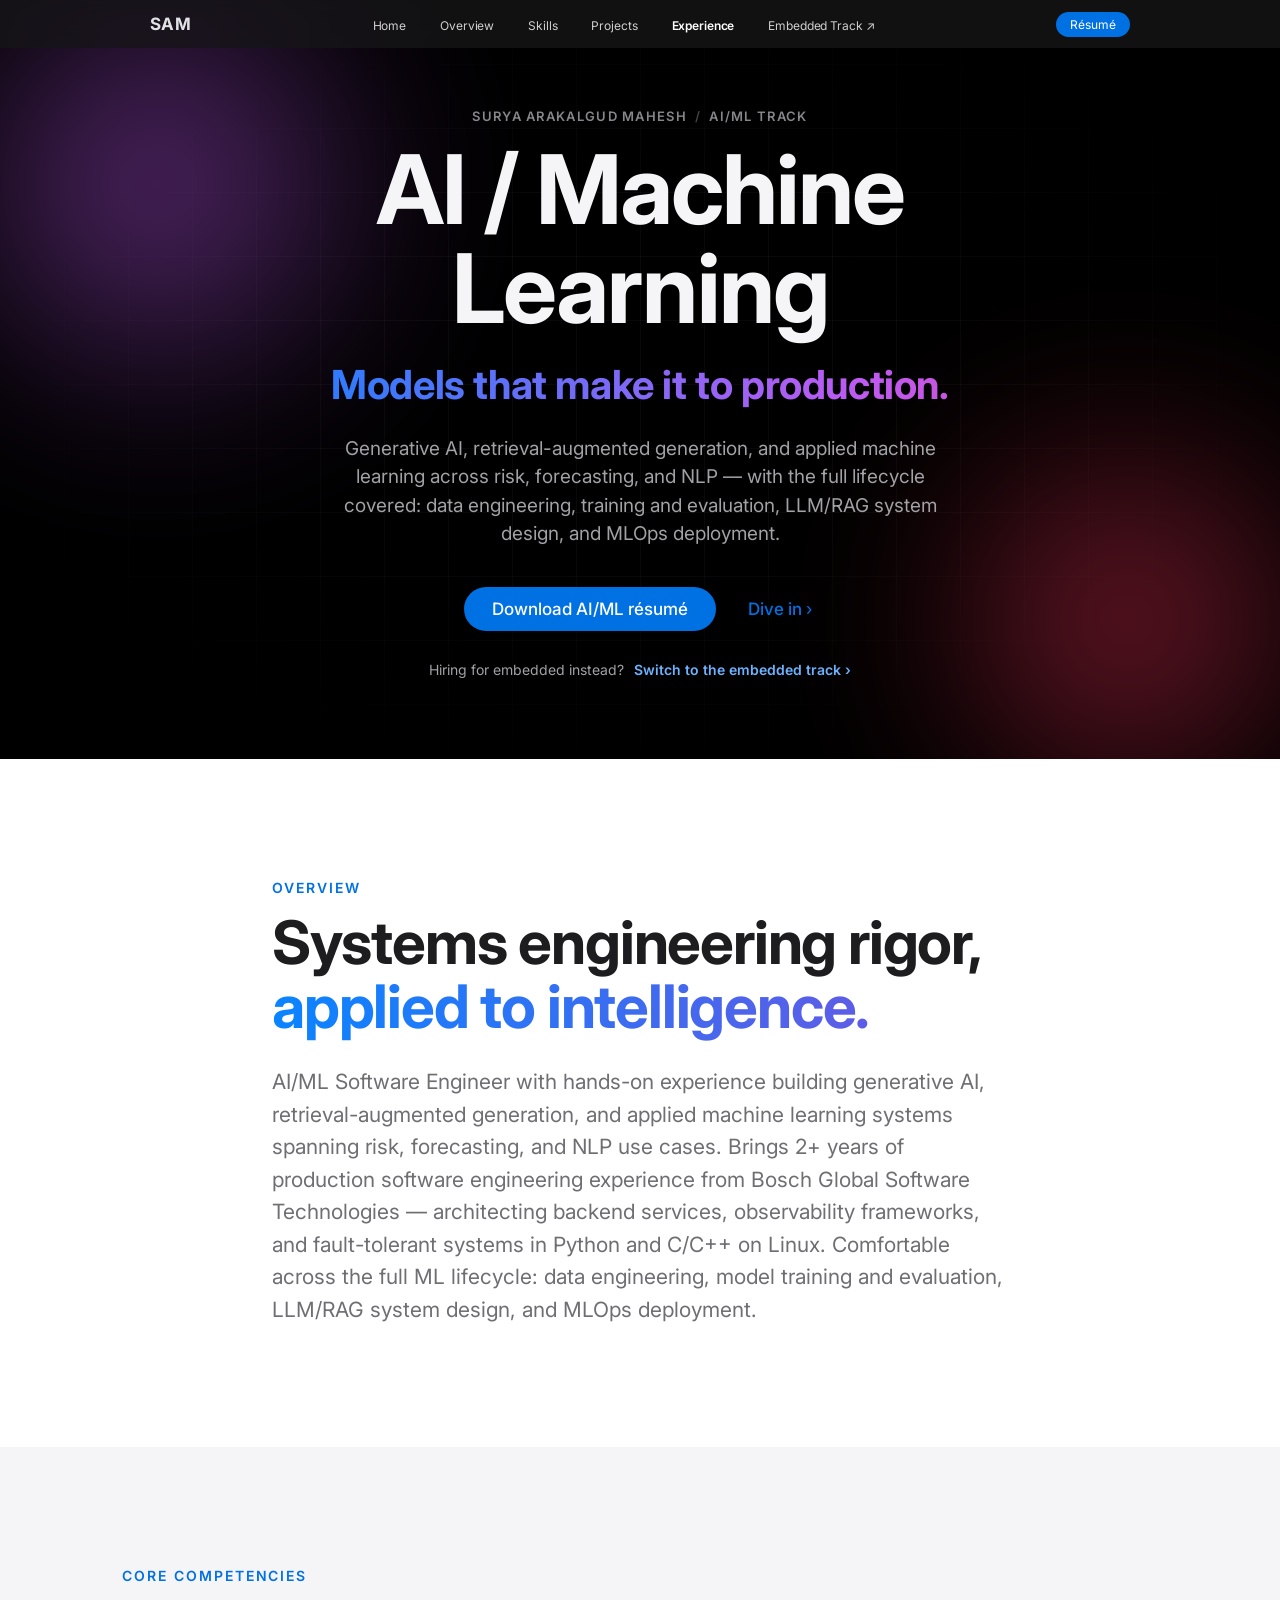
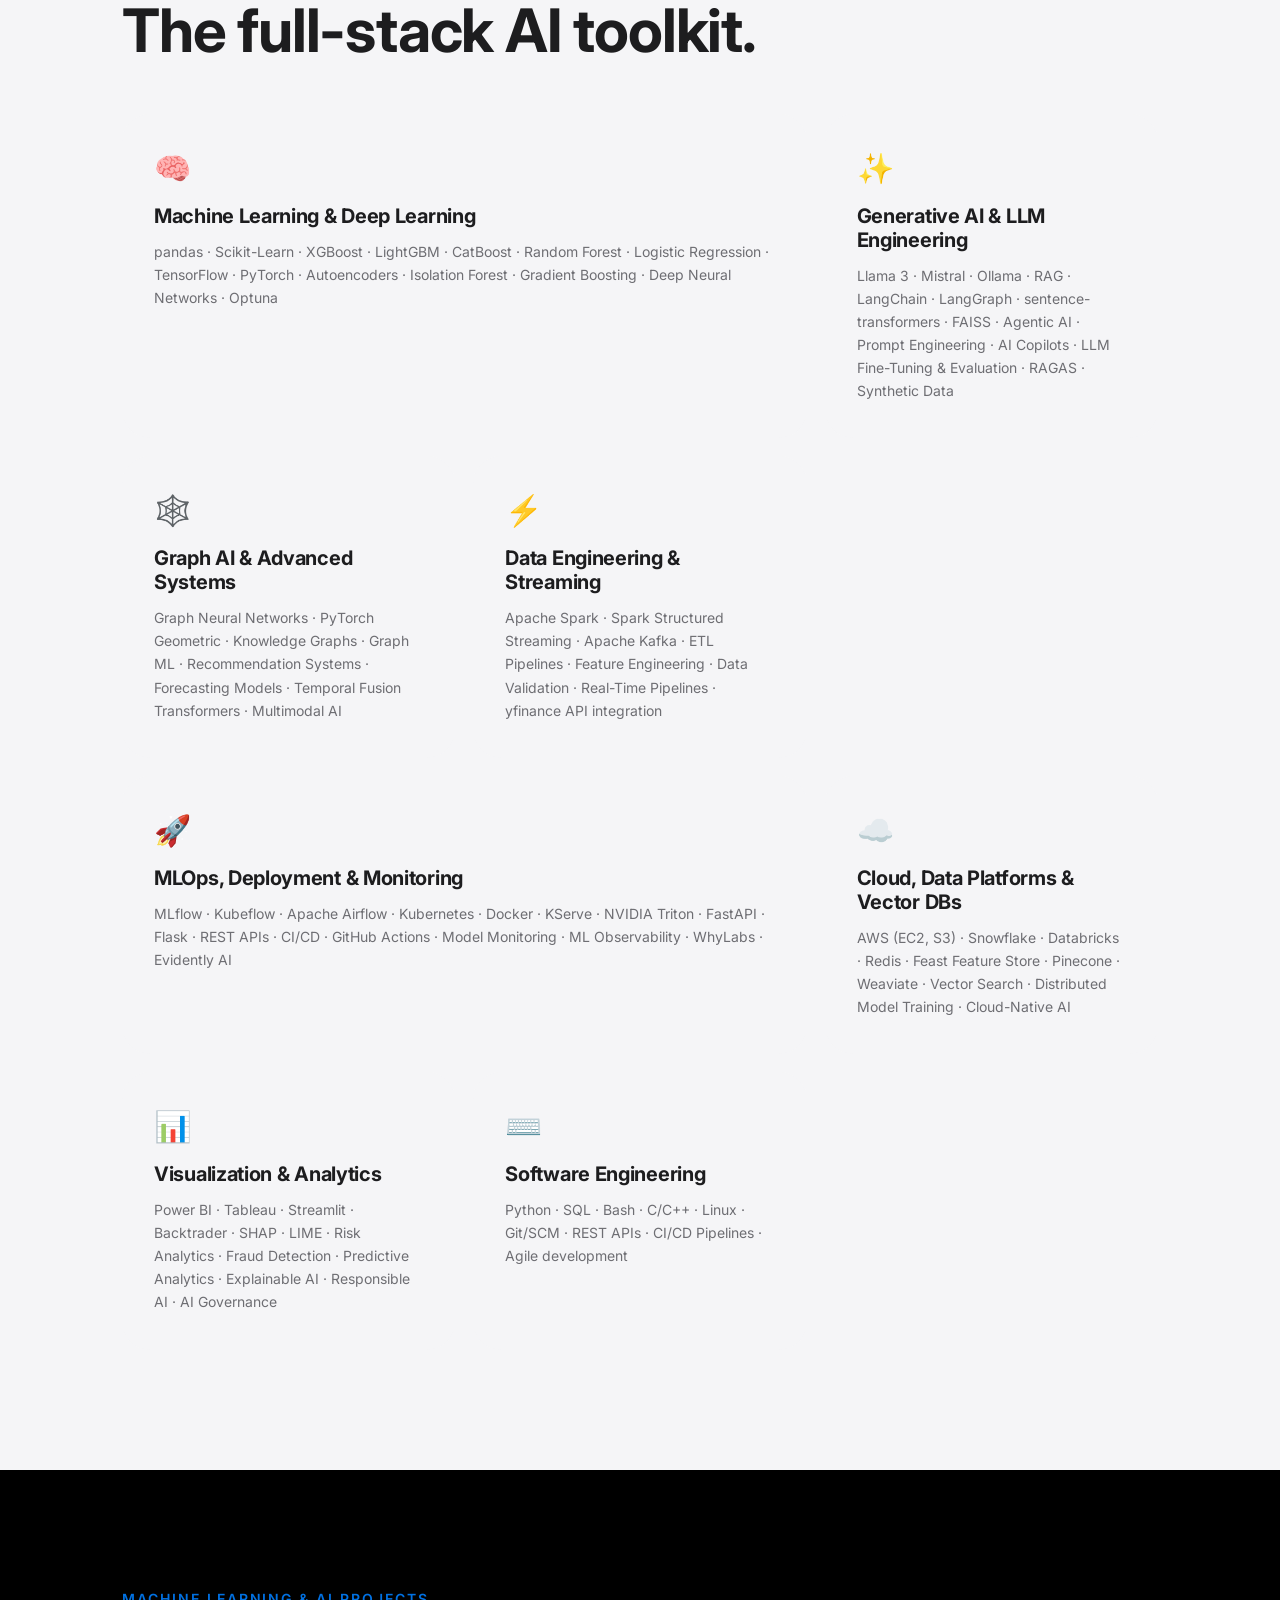
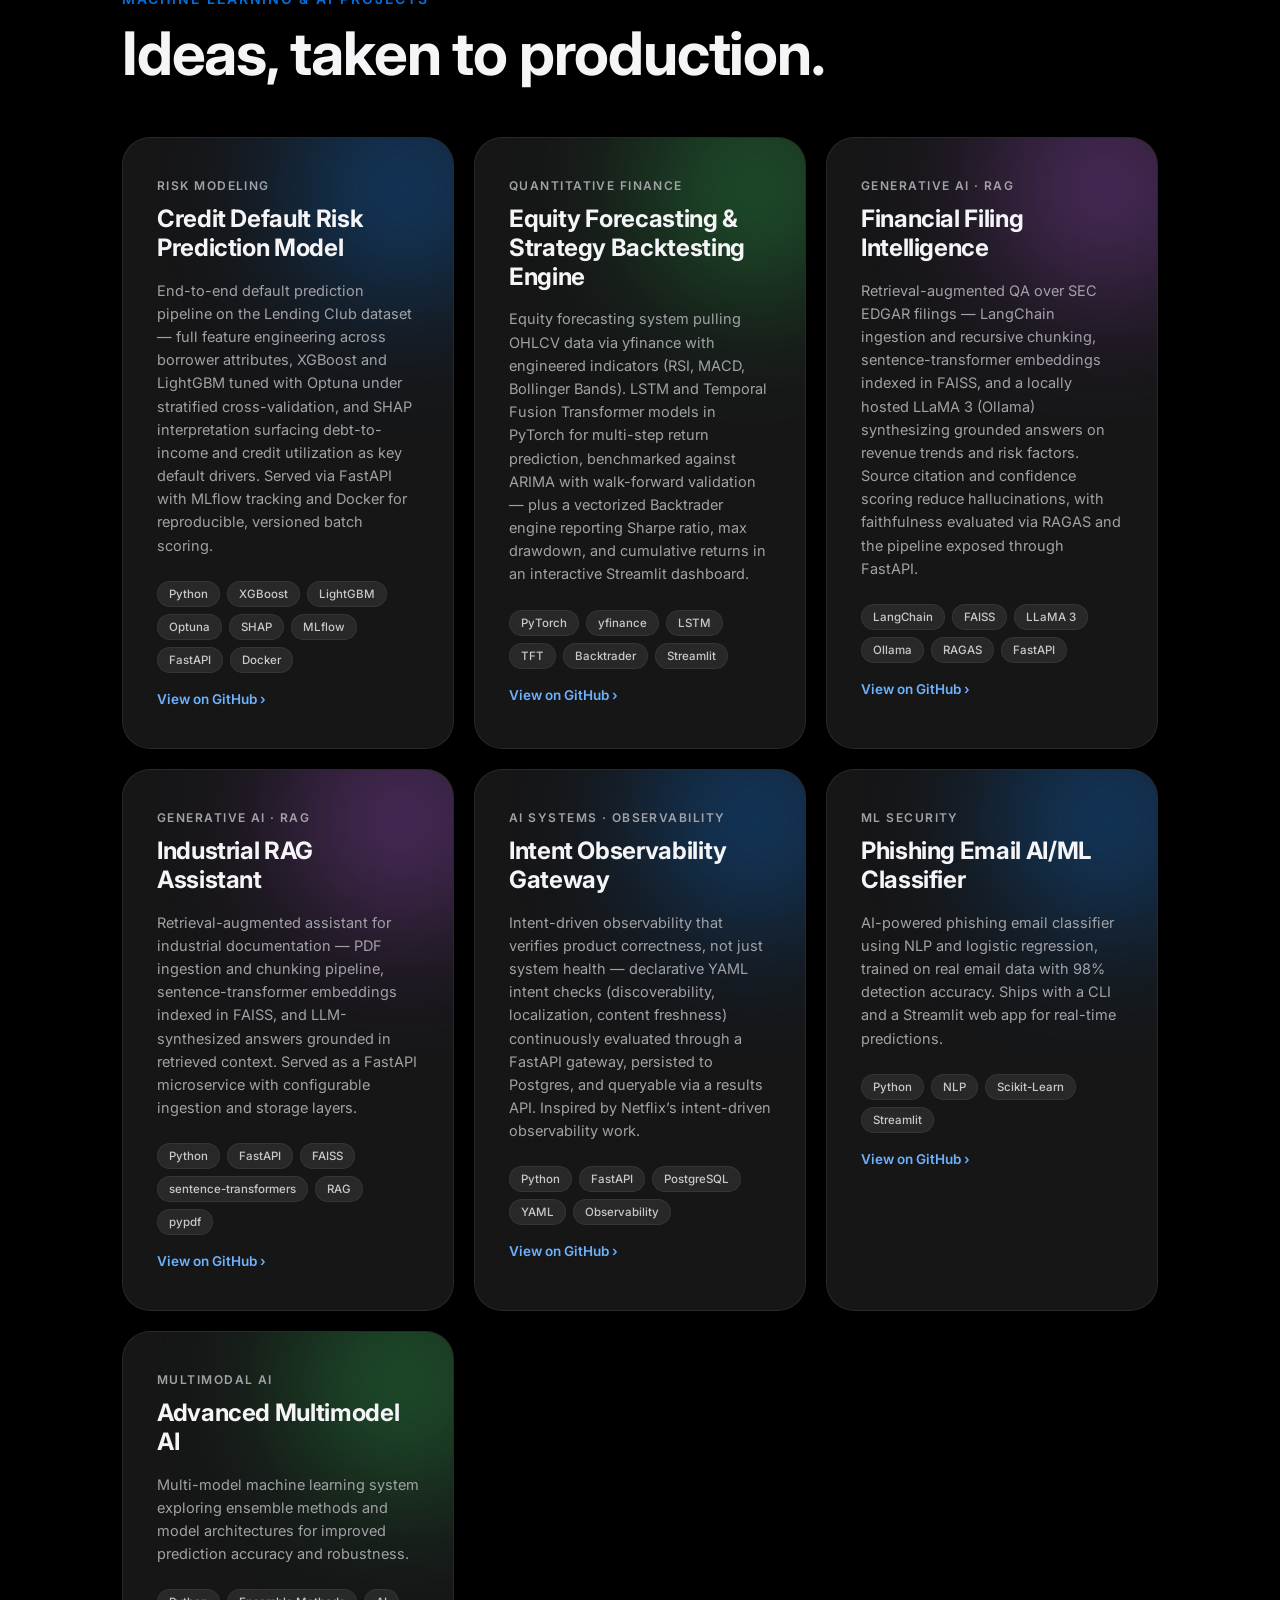
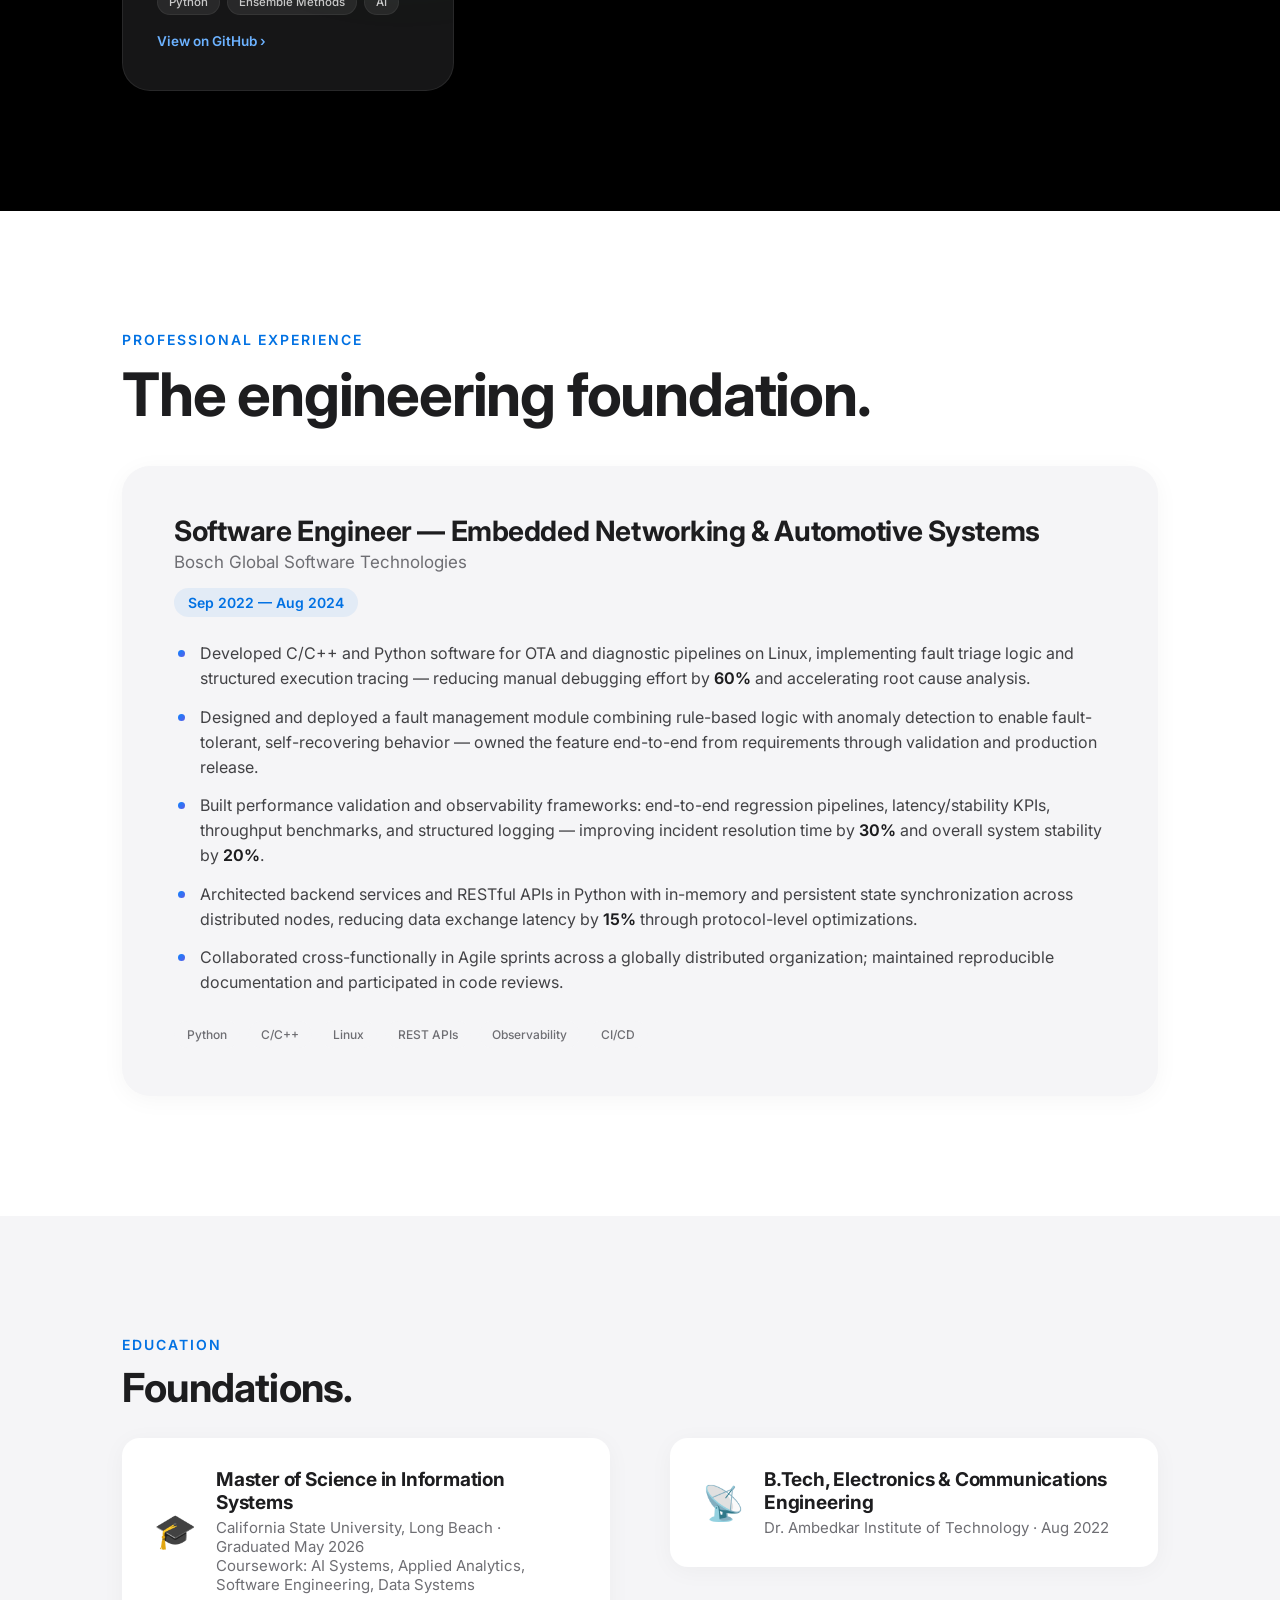
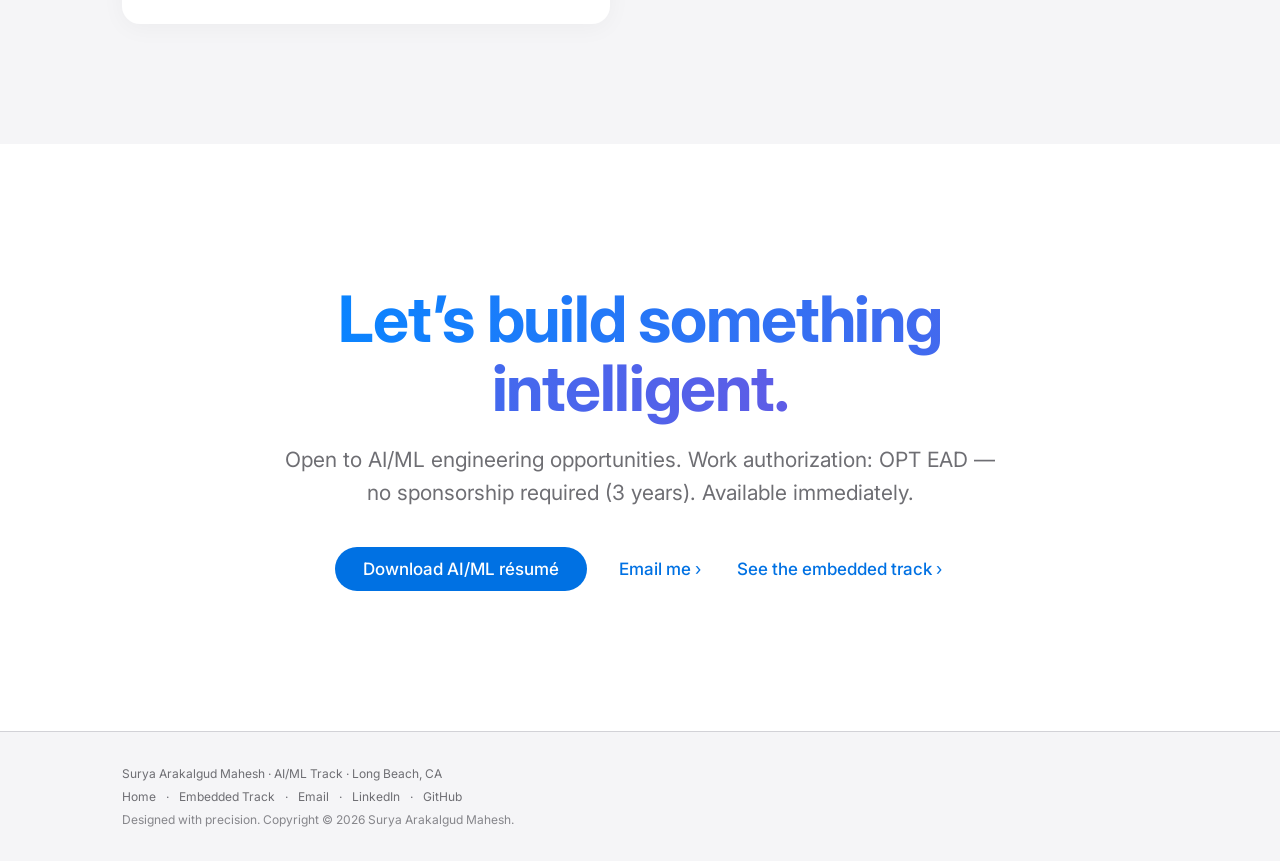
==== commit 3d120593: "Link all AI/ML projects to GitHub repos; add Industrial RAG Assistant and Intent Observability Gatew" ====
--- a/ai-ml.html
+++ b/ai-ml.html
@@ -161,6 +161,7 @@
           <div class="project-tags">
             <span>Python</span><span>XGBoost</span><span>LightGBM</span><span>Optuna</span><span>SHAP</span><span>MLflow</span><span>FastAPI</span><span>Docker</span>
           </div>
+          <a class="project-link" href="https://github.com/Arakalgudmaheshsurya/credit-default-risk" target="_blank" rel="noopener">View on GitHub ›</a>
         </article>
 
         <article class="project-card reveal delay-1">
@@ -177,6 +178,7 @@
           <div class="project-tags">
             <span>PyTorch</span><span>yfinance</span><span>LSTM</span><span>TFT</span><span>Backtrader</span><span>Streamlit</span>
           </div>
+          <a class="project-link" href="https://github.com/Arakalgudmaheshsurya/equity-forecasting" target="_blank" rel="noopener">View on GitHub ›</a>
         </article>
 
         <article class="project-card reveal delay-2">
@@ -193,6 +195,40 @@
           <div class="project-tags">
             <span>LangChain</span><span>FAISS</span><span>LLaMA 3</span><span>Ollama</span><span>RAGAS</span><span>FastAPI</span>
           </div>
+          <a class="project-link" href="https://github.com/Arakalgudmaheshsurya/financial-filing-intelligence" target="_blank" rel="noopener">View on GitHub ›</a>
+        </article>
+
+        <article class="project-card reveal">
+          <div class="project-glow glow-purple" aria-hidden="true"></div>
+          <p class="project-kicker">Generative AI · RAG</p>
+          <h3>Industrial RAG Assistant</h3>
+          <p class="project-desc">
+            Retrieval-augmented assistant for industrial documentation — PDF ingestion and
+            chunking pipeline, sentence-transformer embeddings indexed in FAISS, and
+            LLM-synthesized answers grounded in retrieved context. Served as a FastAPI
+            microservice with configurable ingestion and storage layers.
+          </p>
+          <div class="project-tags">
+            <span>Python</span><span>FastAPI</span><span>FAISS</span><span>sentence-transformers</span><span>RAG</span><span>pypdf</span>
+          </div>
+          <a class="project-link" href="https://github.com/Arakalgudmaheshsurya/industrial_rag_assistant" target="_blank" rel="noopener">View on GitHub ›</a>
+        </article>
+
+        <article class="project-card reveal delay-1">
+          <div class="project-glow glow-blue" aria-hidden="true"></div>
+          <p class="project-kicker">AI Systems · Observability</p>
+          <h3>Intent Observability Gateway</h3>
+          <p class="project-desc">
+            Intent-driven observability that verifies product correctness, not just system
+            health — declarative YAML intent checks (discoverability, localization, content
+            freshness) continuously evaluated through a FastAPI gateway, persisted to Postgres,
+            and queryable via a results API. Inspired by Netflix&rsquo;s intent-driven
+            observability work.
+          </p>
+          <div class="project-tags">
+            <span>Python</span><span>FastAPI</span><span>PostgreSQL</span><span>YAML</span><span>Observability</span>
+          </div>
+          <a class="project-link" href="https://github.com/Arakalgudmaheshsurya/intent-observability-gateway" target="_blank" rel="noopener">View on GitHub ›</a>
         </article>
 
         <article class="project-card reveal">
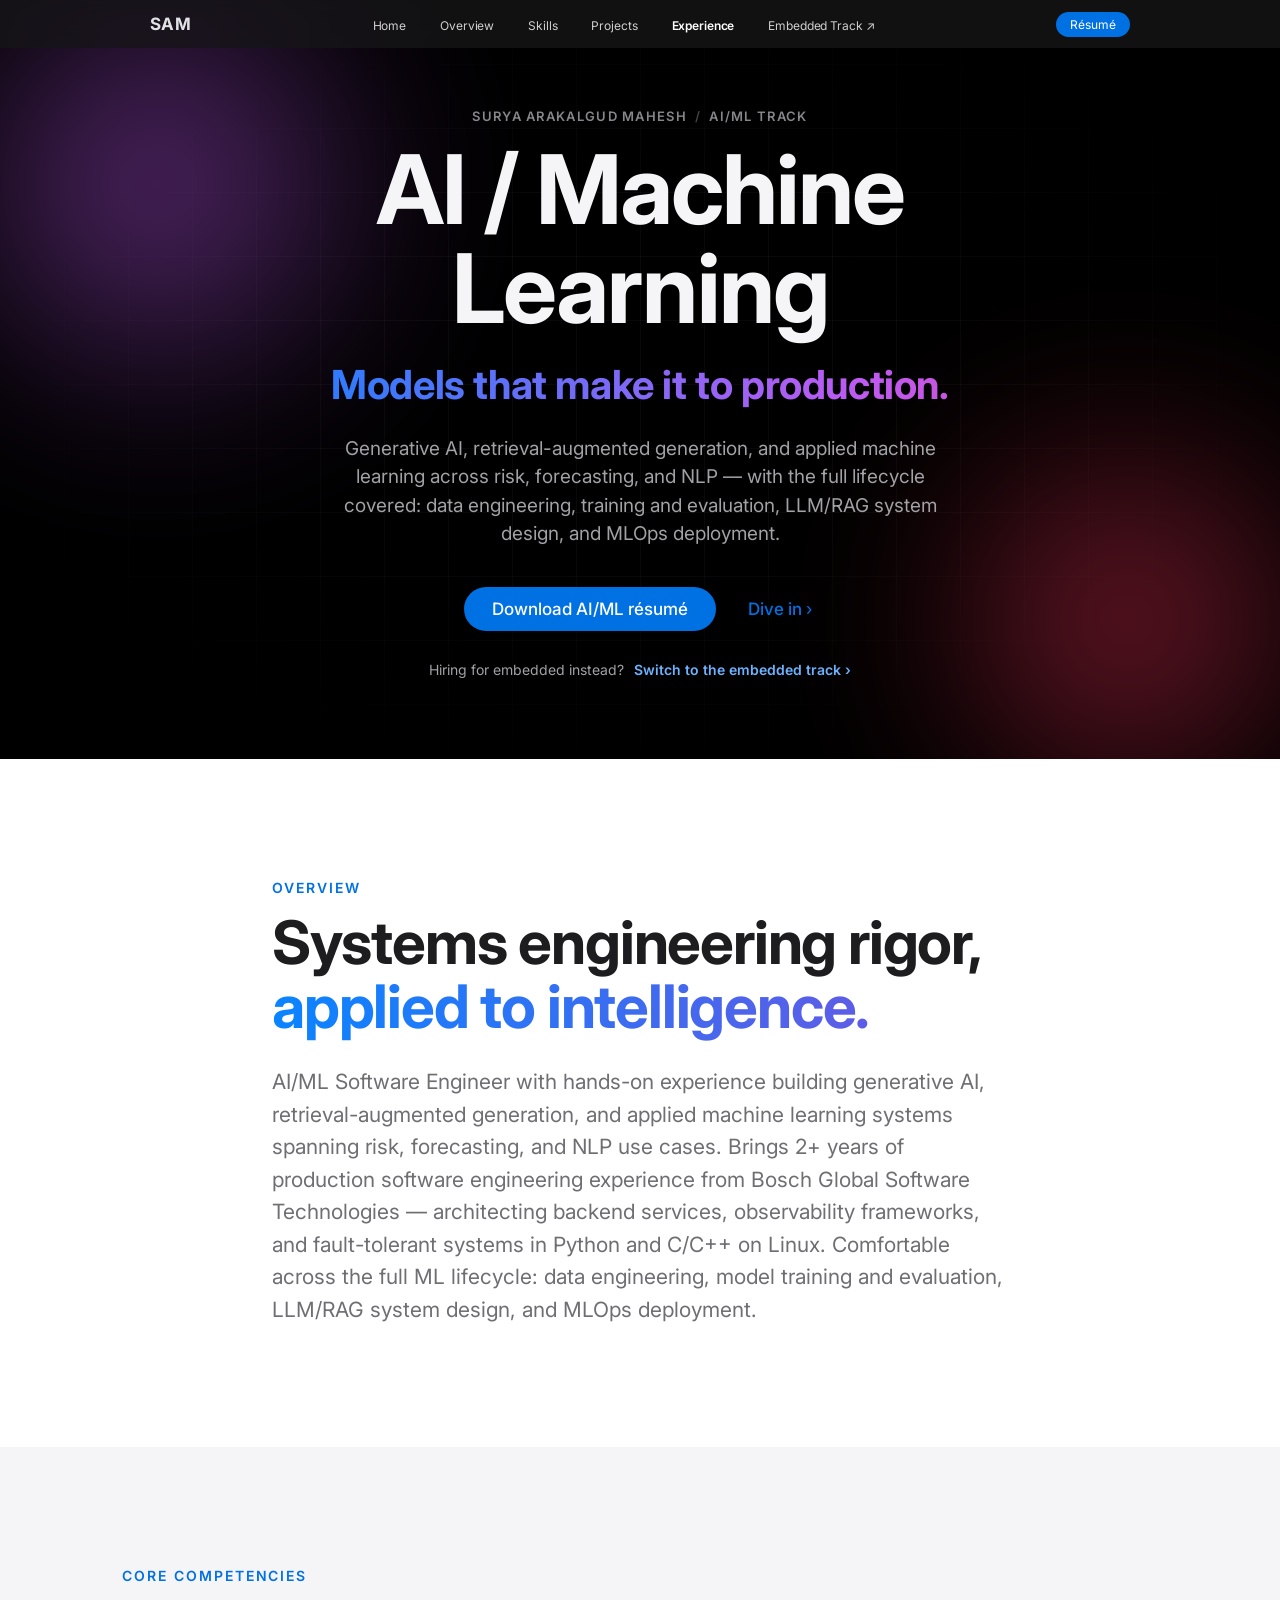
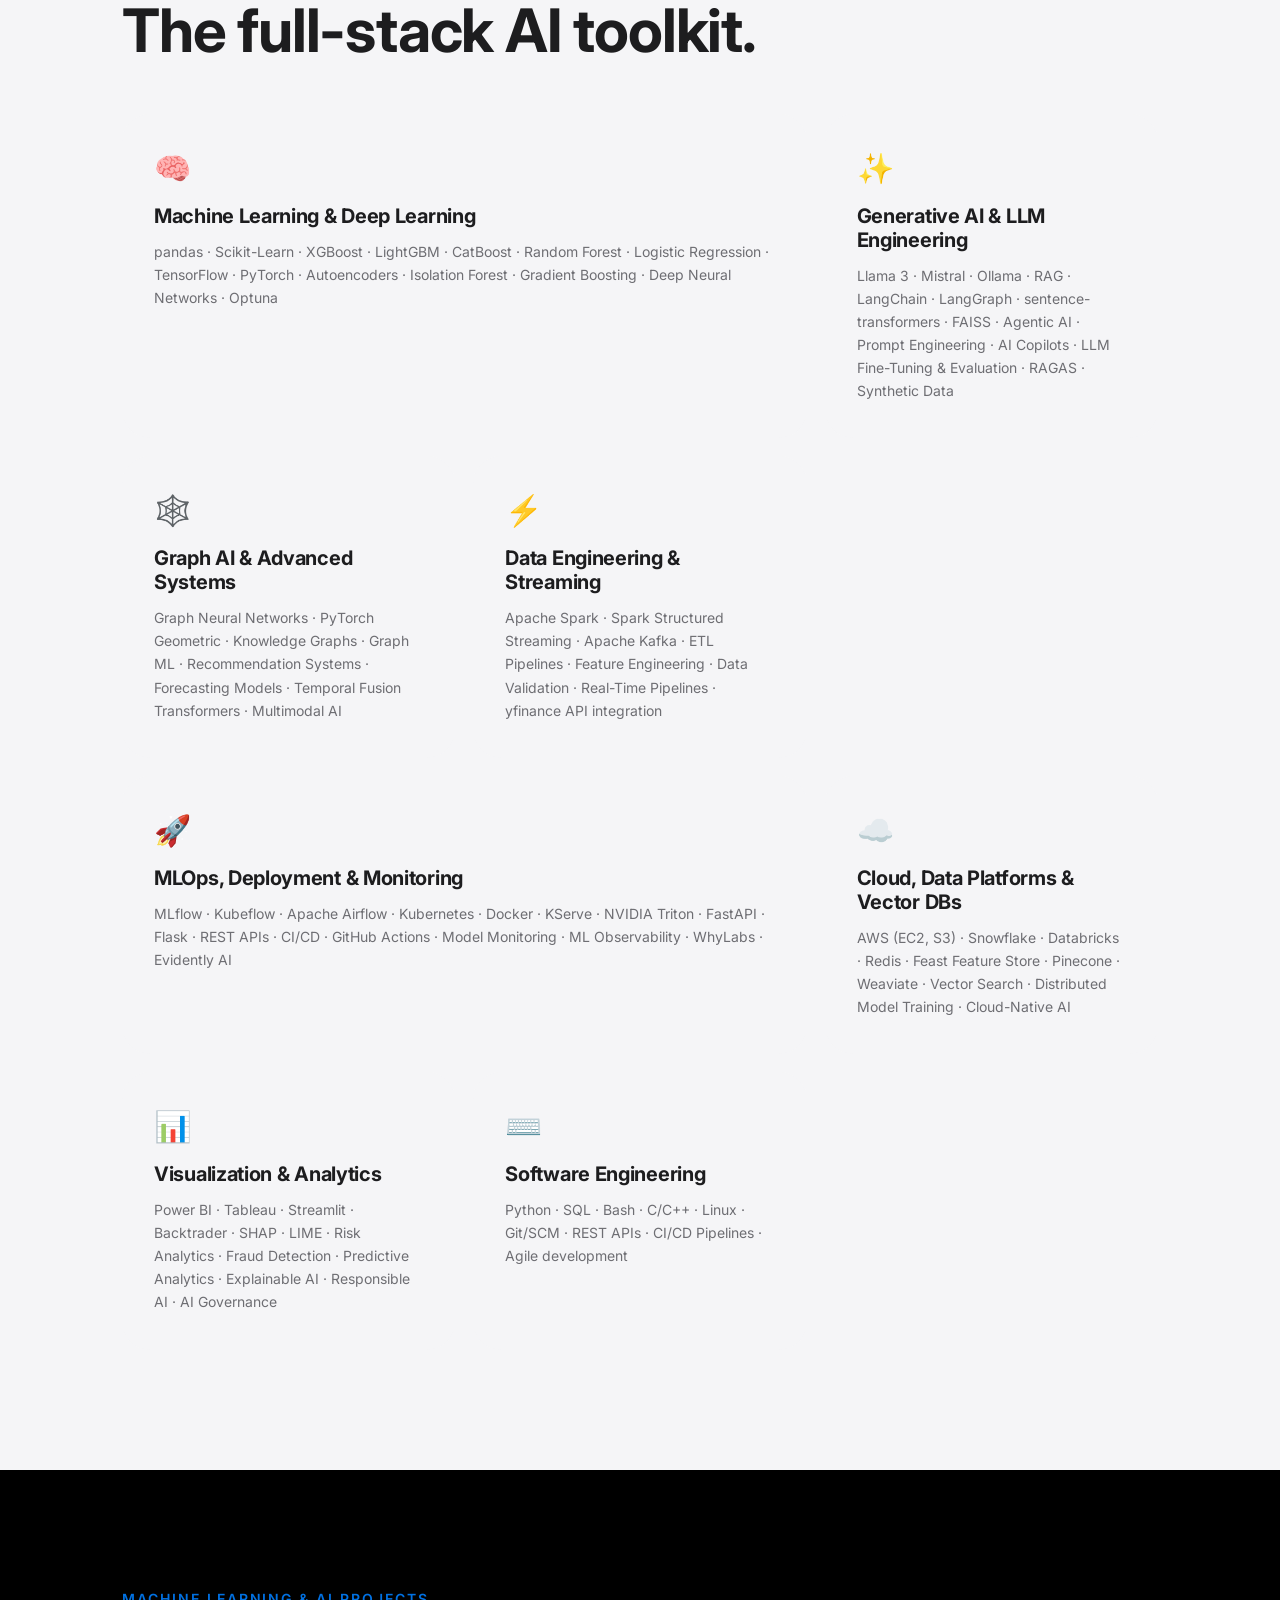
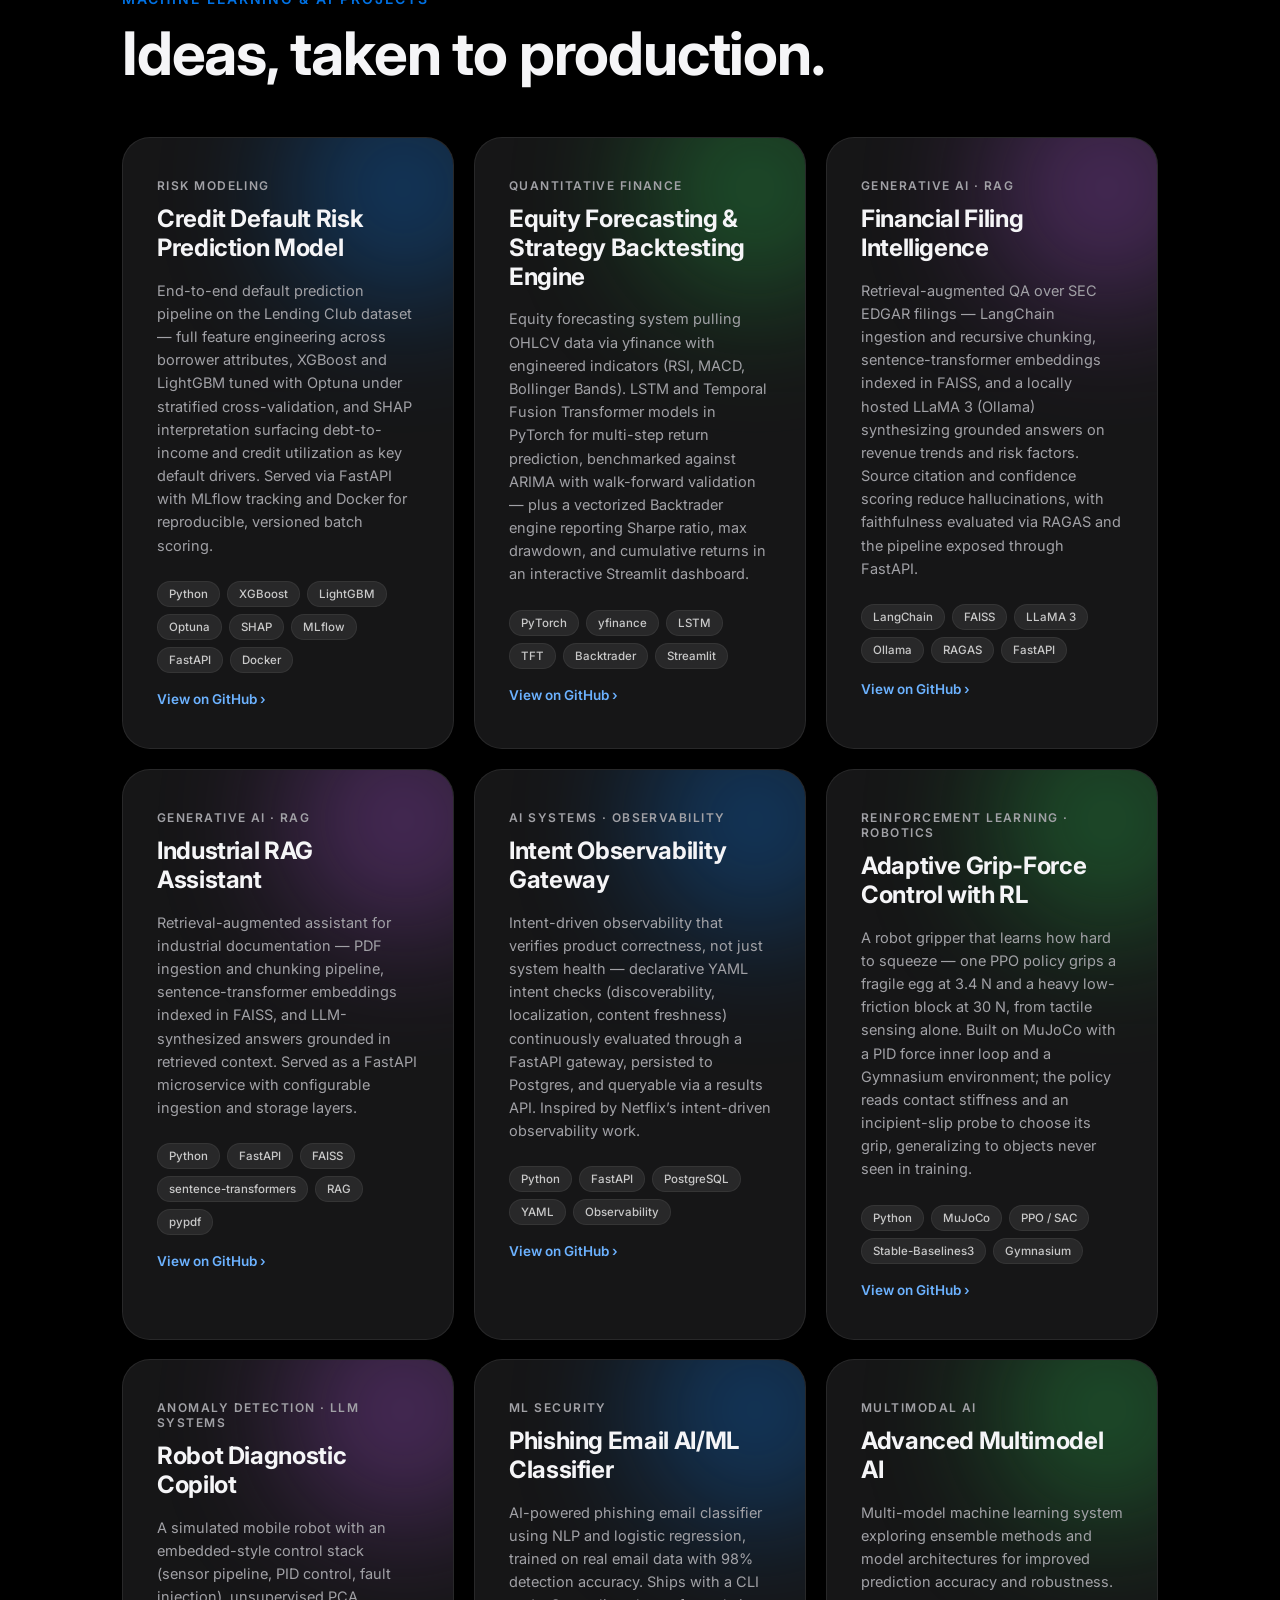
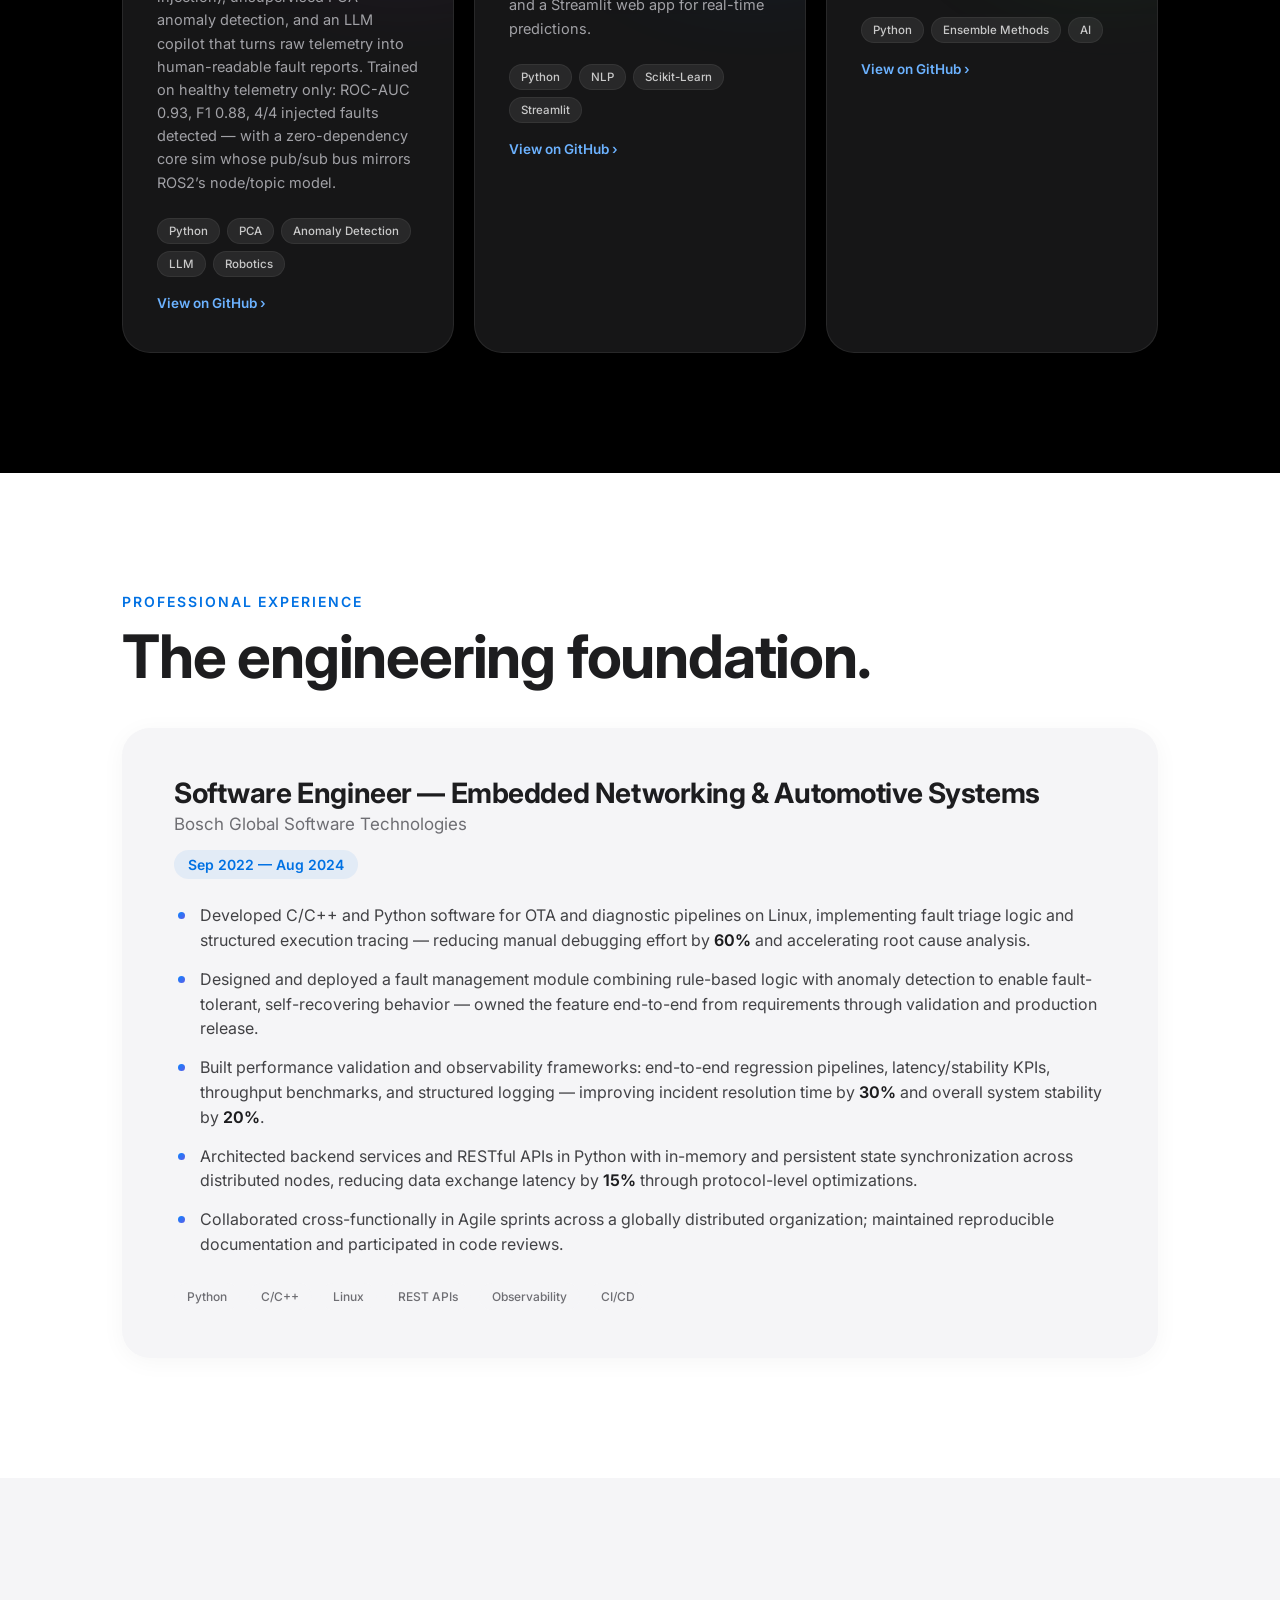
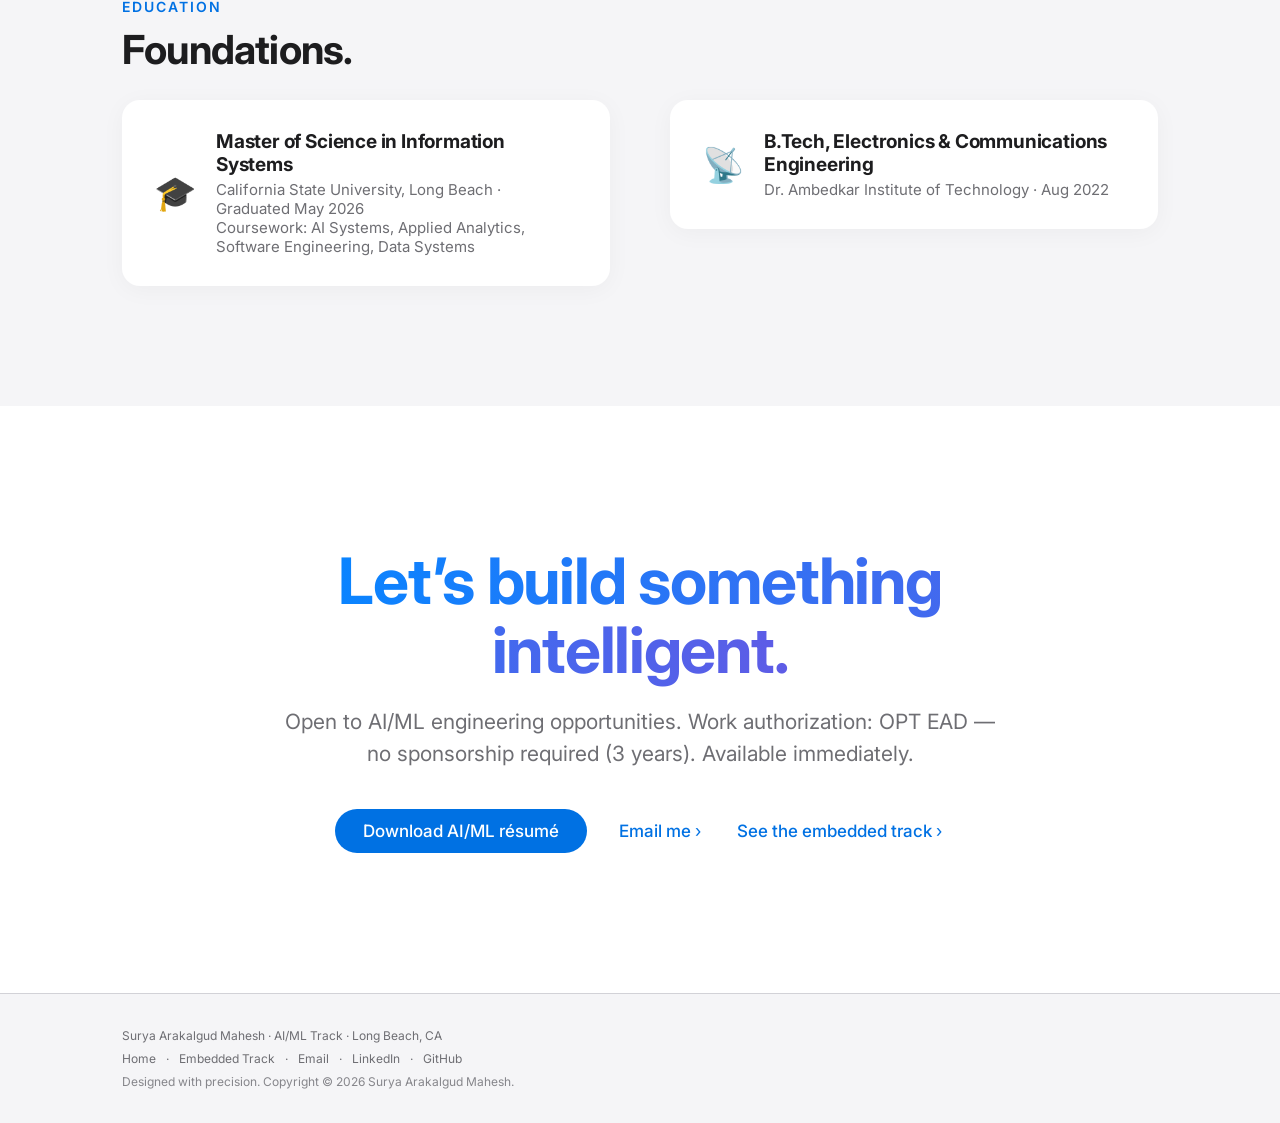
==== commit 72751b33: "Add Adaptive Grip RL and Robot Diagnostic Copilot projects; GitHub link in contact CTA Co-Authored-B" ====
--- a/ai-ml.html
+++ b/ai-ml.html
@@ -231,6 +231,40 @@
           <a class="project-link" href="https://github.com/Arakalgudmaheshsurya/intent-observability-gateway" target="_blank" rel="noopener">View on GitHub ›</a>
         </article>
 
+        <article class="project-card reveal delay-2">
+          <div class="project-glow glow-green" aria-hidden="true"></div>
+          <p class="project-kicker">Reinforcement Learning · Robotics</p>
+          <h3>Adaptive Grip-Force Control with RL</h3>
+          <p class="project-desc">
+            A robot gripper that learns how hard to squeeze — one PPO policy grips a fragile
+            egg at 3.4&nbsp;N and a heavy low-friction block at 30&nbsp;N, from tactile sensing
+            alone. Built on MuJoCo with a PID force inner loop and a Gymnasium environment;
+            the policy reads contact stiffness and an incipient-slip probe to choose its grip,
+            generalizing to objects never seen in training.
+          </p>
+          <div class="project-tags">
+            <span>Python</span><span>MuJoCo</span><span>PPO / SAC</span><span>Stable-Baselines3</span><span>Gymnasium</span>
+          </div>
+          <a class="project-link" href="https://github.com/Arakalgudmaheshsurya/adaptive-grip-rl" target="_blank" rel="noopener">View on GitHub ›</a>
+        </article>
+
+        <article class="project-card reveal">
+          <div class="project-glow glow-purple" aria-hidden="true"></div>
+          <p class="project-kicker">Anomaly Detection · LLM Systems</p>
+          <h3>Robot Diagnostic Copilot</h3>
+          <p class="project-desc">
+            A simulated mobile robot with an embedded-style control stack (sensor pipeline,
+            PID control, fault injection), unsupervised PCA anomaly detection, and an LLM
+            copilot that turns raw telemetry into human-readable fault reports. Trained on
+            healthy telemetry only: ROC-AUC 0.93, F1 0.88, 4/4 injected faults detected —
+            with a zero-dependency core sim whose pub/sub bus mirrors ROS2&rsquo;s node/topic model.
+          </p>
+          <div class="project-tags">
+            <span>Python</span><span>PCA</span><span>Anomaly Detection</span><span>LLM</span><span>Robotics</span>
+          </div>
+          <a class="project-link" href="https://github.com/Arakalgudmaheshsurya/robot-diagnostic-copilot" target="_blank" rel="noopener">View on GitHub ›</a>
+        </article>
+
         <article class="project-card reveal">
           <div class="project-glow glow-blue" aria-hidden="true"></div>
           <p class="project-kicker">ML Security</p>
